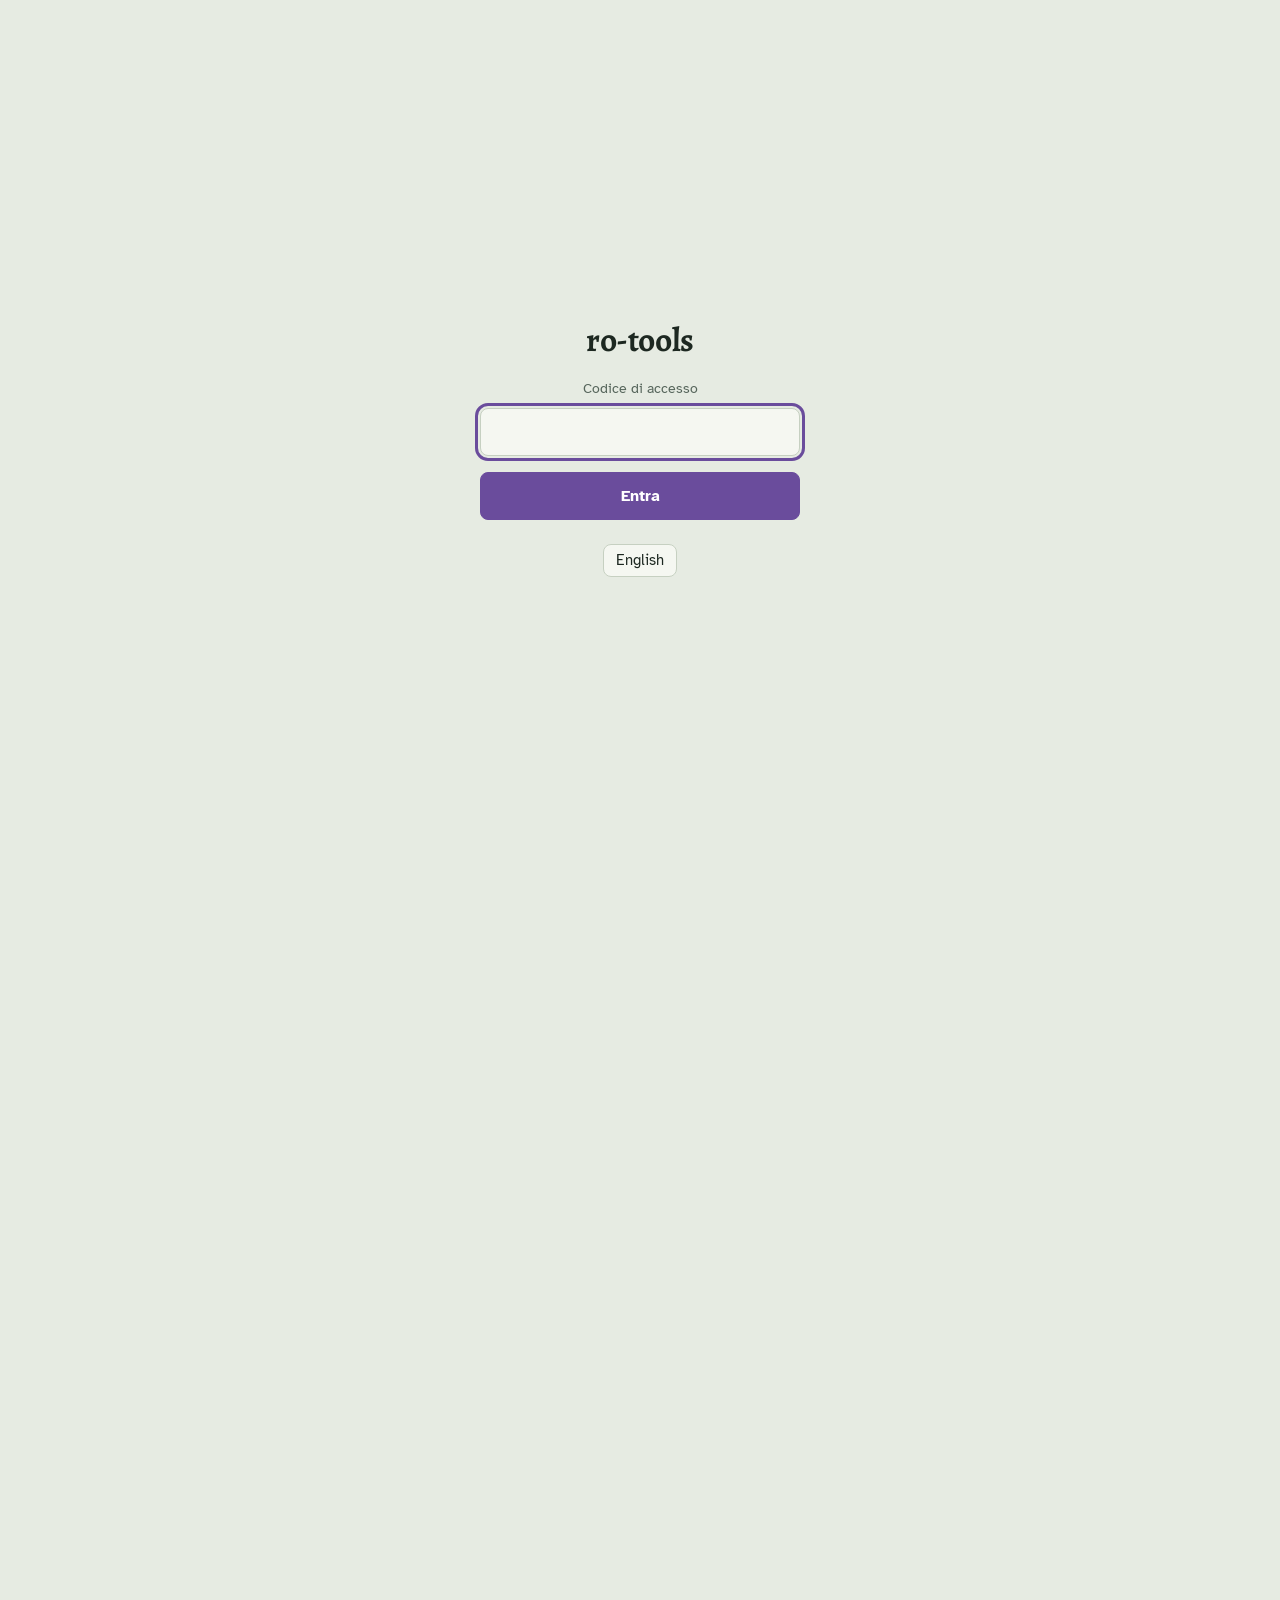
==== calcolatore/index.html @ 6bd1aeb5 "feat: calcolatore 1.5, equipaggiamento su due colonne come nel gioco Co-Authored-By: Claude Opus 5.5" ====
<!DOCTYPE html>
<html lang="it">
<head>
<meta charset="utf-8">
<meta name="viewport" content="width=device-width, initial-scale=1, viewport-fit=cover">
<meta name="robots" content="noindex">
<title>uaRO – Calcolatore</title>
<meta name="theme-color" media="(prefers-color-scheme: light)" content="#F5F7F1">
<meta name="theme-color" media="(prefers-color-scheme: dark)" content="#1B2420">
<link rel="icon" href="../icon.svg" type="image/svg+xml">
<script src="../gate.js"></script>
<link rel="preconnect" href="https://fonts.googleapis.com">
<link rel="preconnect" href="https://fonts.gstatic.com" crossorigin>
<link href="https://fonts.googleapis.com/css2?family=Alegreya:wght@500;700&family=Atkinson+Hyperlegible:ital,wght@0,400;0,700;1,400&display=swap" rel="stylesheet">
<style>
/* Colori e caratteri sono quelli della guida Nuovo Mondo. */
:root {
  --bg: #E6EBE2;
  --surface: #F5F7F1;
  --surface-2: #EDF1E8;
  --ink: #1D2821;
  --muted: #56655B;
  --line: #C6D0C1;
  --common: #3C7C4C;
  --bradium: #6A4C9C;
  --verify: #9A5C00;
  --warn: #A3402C;
  --tip: #4E6B3A;
  --focus: #6A4C9C;
  --serif: "Alegreya", "Palatino Linotype", Palatino, Georgia, serif;
  --sans: "Atkinson Hyperlegible", "Segoe UI", Roboto, Helvetica, Arial, sans-serif;
  --mono: ui-monospace, "Cascadia Mono", Consolas, "Liberation Mono", monospace;
  /* colori di elementi e razze negli HTML che scrive il motore (dal calcolatore di Thrice) */
  --text: var(--ink);
  --color-formless: #7d7c79; --color-undead: #800080; --color-earth: #8b4513; --color-plant: #1f8f1f;
  --color-positive: #1b7a1b; --color-water: #1f4fd1; --color-human: #b86a00; --color-angel: #8d8d10;
  --color-negative: #c62020; --color-neutral: #8a7660; --color-wind: #2f8f2f; --color-poison: #a020a0;
  --color-holy: #8f8f00; --color-ghost: #77757a;
  color-scheme: light;
}
@media (prefers-color-scheme: dark) {
  :root:not([data-theme="light"]) {
    --bg: #131A16; --surface: #1B2420; --surface-2: #212C27; --ink: #E3EAE2; --muted: #9DAA9F; --line: #33413A;
    --common: #63A471; --bradium: #B79CEB; --verify: #E8A93C; --warn: #F08A72; --tip: #8DB36F; --focus: #B79CEB;
    --color-formless: #c9c9c6; --color-undead: #d8a0f0; --color-earth: #e8ad91; --color-plant: #94e89f;
    --color-positive: #86dfaa; --color-water: #91baff; --color-human: #ffc17b; --color-angel: #e6db8a;
    --color-negative: #ff9f9f; --color-neutral: #cbbdad; --color-wind: #a5df9a; --color-poison: #ed9ee1;
    --color-holy: #eee091; --color-ghost: #d1cfdf;
    color-scheme: dark;
  }
}
:root[data-theme="dark"] {
  --bg: #131A16; --surface: #1B2420; --surface-2: #212C27; --ink: #E3EAE2; --muted: #9DAA9F; --line: #33413A;
  --common: #63A471; --bradium: #B79CEB; --verify: #E8A93C; --warn: #F08A72; --tip: #8DB36F; --focus: #B79CEB;
  --color-formless: #c9c9c6; --color-undead: #d8a0f0; --color-earth: #e8ad91; --color-plant: #94e89f;
  --color-positive: #86dfaa; --color-water: #91baff; --color-human: #ffc17b; --color-angel: #e6db8a;
  --color-negative: #ff9f9f; --color-neutral: #cbbdad; --color-wind: #a5df9a; --color-poison: #ed9ee1;
  --color-holy: #eee091; --color-ghost: #d1cfdf;
  color-scheme: dark;
}
:root { box-sizing: border-box; }
*, *::before, *::after { box-sizing: inherit; }
body {
  margin: 0; background: var(--bg); color: var(--ink);
  font-family: var(--sans); font-size: 16px; line-height: 1.5;
}
a { color: inherit; }
button, input, select { font: inherit; color: inherit; }
:focus-visible { outline: 3px solid var(--focus); outline-offset: 2px; border-radius: 4px; }
[hidden] { display: none !important; }

/* Intestazione, come nella guida */
.topbar {
  position: sticky; top: 0; z-index: 20;
  padding-top: env(safe-area-inset-top, 0px);
  background: color-mix(in srgb, var(--surface) 92%, transparent);
  backdrop-filter: blur(6px);
  border-bottom: 1px solid var(--line);
}
.topbar-inner {
  max-width: 1100px; margin: 0 auto; min-height: 64px;
  display: flex; align-items: center; gap: 16px; padding: 8px 20px; flex-wrap: wrap;
}
.brand { font-family: var(--serif); font-weight: 700; font-size: 1.15rem; white-space: nowrap; flex: 1; }
.btn {
  border: 1px solid var(--line); background: var(--surface); border-radius: 8px;
  padding: 7px 12px; cursor: pointer; font-size: .92rem; line-height: 1.2;
}
.btn:hover { border-color: var(--muted); }
a.btn { text-decoration: none; }
.btn.small { padding: 4px 9px; font-size: .85rem; }
.btn.danger:hover { border-color: var(--warn); color: var(--warn); }
/* Menu ⚙, copiato dalla guida */
.more { position: relative; }
.more > summary { list-style: none; }
.more > summary::-webkit-details-marker { display: none; }
.more > summary.gear { padding-left: 9px; padding-right: 9px; font-size: 1.05rem; }
.more-menu {
  position: absolute; right: 0; top: calc(100% + 6px); background: var(--surface);
  border: 1px solid var(--line); border-radius: 10px; padding: 6px; display: grid; gap: 4px; min-width: 220px;
  box-shadow: 0 10px 30px color-mix(in srgb, var(--ink) 18%, transparent);
}
.more-menu .btn { text-align: left; border-color: transparent; }
.more-menu .btn:hover { background: var(--surface-2); }

main { max-width: 1100px; margin: 0 auto; padding: 28px 20px 80px; }
.hero { padding-bottom: 20px; border-bottom: 1px solid var(--line); }
.hero h1 { font-family: var(--serif); font-size: clamp(2.1rem, 4.5vw, 3.2rem); line-height: 1.05; margin: 0 0 12px; font-weight: 700; letter-spacing: -.01em; }
.lead { font-size: 1.12rem; margin: 0 0 12px; color: var(--muted); }
h2 { font-family: var(--serif); font-size: 1.55rem; line-height: 1.15; margin: 36px 0 12px; font-weight: 700; }
h3 { font-family: var(--serif); font-size: 1.2rem; margin: 0 0 10px; font-weight: 700; }
.hint { font-size: .88rem; color: var(--muted); margin: 0 0 12px; }
#caricamento { padding: 18px 0; color: var(--muted); }

.card {
  border: 1px solid var(--line); border-radius: 12px; background: var(--surface);
  padding: 14px 16px 16px; margin-bottom: 14px;
}
.colonne { display: grid; grid-template-columns: repeat(auto-fit, minmax(300px, 1fr)); gap: 14px; align-items: start; }
.colonne > .card { margin-bottom: 0; }

input[type="text"], input[type="number"], input[type="search"], select {
  height: 2.3em; padding: 4px 8px; border: 1px solid var(--line); border-radius: 8px; background: var(--bg);
  min-width: 0; max-width: 100%;
}
select:disabled, input:disabled { opacity: .55; }
input[type="checkbox"] { width: 18px; height: 18px; margin: 0; flex: none; accent-color: var(--bradium); cursor: pointer; vertical-align: middle; }

/* coppie etichetta e controllo */
.voci { display: grid; grid-template-columns: repeat(auto-fill, minmax(230px, 1fr)); gap: 8px 14px; }
.voce { display: flex; align-items: center; gap: 8px; min-width: 0; }
.voce > .etichetta { flex: 1 1 auto; min-width: 0; font-size: .92rem; }
.voce > select, .voce > input[type="text"], .voce > .scelta { flex: 0 1 auto; }
/* tendine e caselle della stessa larghezza, qualunque sia l'opzione piu' lunga (0-5, 0-10, off) */
.voce > select, .voce > input[type="text"] { box-sizing: border-box; min-width: 5.6em; }
.voce > input[type="text"] { width: 5.6em; }
/* modifiche manuali: "AGI  + [0]", e "+ [0] vs [elemento]" su una riga */
.voce > .segno { flex: none; color: var(--muted); }
.voce.in-riga { flex-wrap: wrap; gap: 6px; }
.voce.in-riga > .testo { flex: none; font-size: .92rem; }
@media (min-width: 641px) { .voci > .voce.in-riga { grid-column: span 2; } }
.voce.lunga { grid-column: 1 / -1; }
.voce.lunga > select, .voce.lunga > .scelta { flex: 1 1 auto; }
/* campi affiancati su piu' colonne: etichetta su una riga accanto al suo controllo, che riempie la colonna */
.voci.affiancati { grid-template-columns: repeat(auto-fill, minmax(min(100%, 400px), 1fr)); }
.affiancati .voce > .etichetta { flex: none; min-width: 4.5rem; white-space: nowrap; }
.affiancati .voce > select, .affiancati .voce > .scelta { flex: 1 1 0; }

/* statistiche */
.stat { display: grid; grid-template-columns: auto auto 1fr; gap: 6px 10px; align-items: center; }
.stat .nome { font-weight: 700; }
.stat .bonus { color: var(--muted); font-variant-numeric: tabular-nums; }
.punti { margin: 10px 0 0; font-size: .92rem; }

/* risultati: righe nome e valore */
.risultati { display: grid; grid-template-columns: repeat(auto-fill, minmax(250px, 1fr)); gap: 0 18px; margin: 0; }
.risultati > div { display: flex; justify-content: space-between; gap: 10px; padding: 5px 0; border-bottom: 1px solid var(--line); min-width: 0; }
.risultati dt { color: var(--muted); font-size: .9rem; }
.risultati dd { margin: 0; text-align: right; font-variant-numeric: tabular-nums; font-weight: 700; min-width: 0; overflow-wrap: anywhere; }
.risultati.uno { grid-template-columns: minmax(0, 1fr); }

/* equipaggiamento */
.slot { display: grid; grid-template-columns: 110px 64px minmax(0, 1fr); gap: 6px 8px; align-items: center; padding: 7px 0; border-bottom: 1px solid var(--line); }
.slot:last-child { border-bottom: none; }
.slot > .slot-nome { font-weight: 700; font-size: .92rem; }
.slot > .extra { grid-column: 3; display: grid; grid-template-columns: repeat(auto-fill, minmax(200px, 1fr)); gap: 6px; }
.slot > .extra:empty { display: none; }
.slot .raff:empty { visibility: hidden; }
.slot select, .slot .scelta { width: 100%; }
/* equipaggiamento su due colonne, come la finestra del gioco; le linee restano allineate */
@media (min-width: 900px) {
  .equip { display: grid; grid-template-columns: repeat(2, minmax(0, 1fr)); column-gap: 28px; }
  .equip > .slot { align-content: start; }
  .equip > .slot:nth-last-child(2) { border-bottom: none; }
}
/* arma: elemento e combinazione su una riga ciascuno, le quattro carte su due colonne */
.extra > .voce, .extra > .carte { grid-column: 1 / -1; }
.extra > .voce > .etichetta { flex: none; }
.extra > .voce > select { flex: 1 1 0; }
.extra > .carte { display: grid; grid-template-columns: repeat(2, minmax(0, 1fr)); gap: 6px; }
/* seconda arma (due armi): come uno slot, sotto la prima */
.slot > #mano-sinistra { grid-column: 1 / -1; grid-template-columns: 110px 64px minmax(0, 1fr); column-gap: 8px; }
#mano-sinistra > h3 { grid-column: 1 / 3; margin: 0; font: 700 .92rem var(--sans); }
#mano-sinistra > .riga { grid-column: 3; }
/* le carte della seconda arma come quelle della prima: combinazione su una riga, poi due per riga */
#mano-sinistra > .riga:last-child { grid-template-columns: repeat(2, minmax(0, 1fr)); }
#mano-sinistra > .riga:last-child > .contenitore:first-child > * { grid-column: 1 / -1; }
.arma { display: grid; gap: 8px; }
.arma .riga { display: grid; grid-template-columns: repeat(auto-fill, minmax(200px, 1fr)); gap: 6px 10px; }
.arma .riga .scelta, .arma .riga > select { width: 100%; }
.arma .voce > .etichetta { flex: none; white-space: nowrap; }
.arma .voce > select { flex: 1 1 0; }
.contenitore { display: contents; }

/* scelta con ricerca, per gli elenchi lunghi */
.scelta {
  display: flex; align-items: center; justify-content: space-between; gap: 6px; height: 2.3em; padding: 4px 8px;
  border: 1px solid var(--line); border-radius: 8px; background: var(--bg); cursor: pointer; text-align: left;
  min-width: 0; overflow: hidden;
}
.scelta > span { overflow: hidden; text-overflow: ellipsis; white-space: nowrap; }
.scelta::after { content: "\25BE"; color: var(--muted); flex: none; }
.scelta:disabled { opacity: .55; cursor: default; }
dialog.ricerca {
  border: 1px solid var(--line); border-radius: 12px; background: var(--surface); color: var(--ink);
  padding: 12px; width: min(560px, calc(100vw - 24px)); max-height: min(640px, calc(100vh - 40px));
  display: none; flex-direction: column; gap: 8px;
}
dialog.ricerca[open] { display: flex; }
dialog.ricerca::backdrop { background: color-mix(in srgb, var(--ink) 35%, transparent); }
dialog.ricerca .testa { display: flex; gap: 8px; }
dialog.ricerca input { flex: 1; }
dialog.ricerca ul { list-style: none; margin: 0; padding: 0; overflow: auto; flex: 1; border-top: 1px solid var(--line); }
dialog.ricerca li.gruppo { font-weight: 700; color: var(--muted); font-size: .82rem; padding: 8px 6px 2px; }
dialog.ricerca button.opz { display: block; width: 100%; text-align: left; background: none; border: 0; padding: 6px 8px; border-radius: 6px; cursor: pointer; }
dialog.ricerca button.opz:hover, dialog.ricerca button.opz:focus-visible { background: var(--surface-2); }
dialog.ricerca button.opz[aria-current="true"] { font-weight: 700; color: var(--bradium); }

/* pannelli dei buff */
details.pannello { border: 1px solid var(--line); border-radius: 12px; background: var(--surface); margin-bottom: 10px; }
details.pannello > summary { cursor: pointer; padding: 10px 16px; font-weight: 700; list-style: none; display: flex; gap: 8px; align-items: center; }
details.pannello > summary::-webkit-details-marker { display: none; }
details.pannello > summary::before { content: "\25B8"; color: var(--muted); transition: transform .15s; }
details.pannello[open] > summary::before { transform: rotate(90deg); }
details.pannello > summary .attivo { font-size: .78rem; color: var(--bradium); border: 1px solid color-mix(in srgb, var(--bradium) 45%, transparent); border-radius: 5px; padding: 0 5px; font-weight: 400; }
details.pannello > .corpo { padding: 2px 16px 14px; }
.corpo h4 { margin: 12px 0 6px; font-size: .95rem; color: var(--muted); }
.corpo h4:first-child { margin-top: 4px; }

/* oggetto scelto */
.scheda-oggetto .titolo { font-family: var(--serif); font-weight: 700; font-size: 1.1rem; }
.scheda-oggetto .dati { display: flex; flex-wrap: wrap; gap: 4px 16px; font-size: .9rem; color: var(--muted); margin: 4px 0 8px; }
.scheda-oggetto .descrizione { font-size: .92rem; overflow-wrap: anywhere; }

/* suggerimenti del motore: nome con spiegazione al passaggio o al tocco */
.name { position: relative; border-bottom: 1px dotted var(--muted); cursor: help; }
.name .nametext {
  display: none; position: absolute; left: 0; top: calc(100% + 4px); z-index: 30; min-width: 180px; max-width: min(340px, 80vw);
  background: var(--ink); color: var(--bg); padding: 6px 9px; border-radius: 6px; font-size: .82rem; font-weight: 400; text-align: left;
  white-space: normal; line-height: 1.35;
}
.name:hover > .nametext, .name:focus > .nametext, .name:focus-within > .nametext { display: block; }
.risultati dd .name .nametext { left: auto; right: 0; }

/* confronto fra due build */
table.confronto { width: 100%; border-collapse: collapse; font-size: .9rem; font-variant-numeric: tabular-nums; }
table.confronto th, table.confronto td { padding: 5px 6px; border-bottom: 1px solid var(--line); text-align: right; vertical-align: top; }
table.confronto th:first-child, table.confronto td:first-child { text-align: left; color: var(--muted); }
table.confronto thead th { color: var(--muted); font-weight: 700; }
table.confronto tr.gruppo td { color: var(--ink); font-weight: 700; padding-top: 12px; }
table.confronto td.meglio { color: var(--common); font-weight: 700; }
table.confronto td.peggio { color: var(--warn); font-weight: 700; }

.toolbar { display: flex; gap: 8px; flex-wrap: wrap; align-items: center; }
.toolbar input[type="text"] { flex: 1 1 220px; }
.crediti { margin-top: 40px; padding-top: 16px; border-top: 1px solid var(--line); font-size: .88rem; color: var(--muted); }
.crediti p { margin: 0 0 6px; }
.errore { margin: 0 0 12px; padding: 10px 14px; border-left: 4px solid var(--warn); background: var(--surface); border-radius: 0 8px 8px 0; }

.toast {
  position: fixed; left: 50%; bottom: calc(24px + env(safe-area-inset-bottom, 0px)); transform: translate(-50%, 20px);
  background: var(--ink); color: var(--bg); padding: 10px 16px; border-radius: 8px; font-size: .92rem;
  opacity: 0; pointer-events: none; transition: opacity .2s ease, transform .2s ease; z-index: 50; max-width: calc(100vw - 32px);
}
.toast.show { opacity: 1; transform: translate(-50%, 0); }

@media (max-width: 640px) {
  .topbar-inner { gap: 10px; padding: 8px 16px; }
  main { padding-left: 16px; padding-right: 16px; }
  .btn { padding: 6px 10px; font-size: .86rem; }
  .brand { font-size: 1rem; }
  .card { padding-left: 12px; padding-right: 12px; }
  details.pannello > .corpo { padding-left: 12px; padding-right: 12px; }
  .slot { grid-template-columns: 1fr 64px; }
  .slot > .slot-nome { grid-column: 1; }
  .slot > .raff { grid-column: 2; }
  .slot > .principale, .slot > .extra { grid-column: 1 / -1; }
  .slot > #mano-sinistra { grid-template-columns: minmax(0, 1fr); }
  #mano-sinistra > h3, #mano-sinistra > .riga { grid-column: 1; }
  .voci, .risultati { grid-template-columns: minmax(0, 1fr); }
  .affiancati .voce > .etichetta, .arma .voce > .etichetta { white-space: normal; }
  /* confronto: il nome della voce su una riga, sotto A, B e la differenza */
  table.confronto, table.confronto thead, table.confronto tbody { display: block; }
  table.confronto tr { display: grid; grid-template-columns: repeat(3, minmax(0, 1fr)); border-bottom: 1px solid var(--line); }
  table.confronto th, table.confronto td { border-bottom: none; }
  table.confronto td:first-child { grid-column: 1 / -1; padding-bottom: 0; }
  table.confronto thead th:first-child { display: none; }
}
@media (prefers-reduced-motion: reduce) {
  * { transition: none !important; }
}
</style>
<!-- Il motore: codice del calcolatore di Thrice su un documento finto (motore/forma.js) -->
<script defer src="motore/forma.js"></script>
<script defer src="motore/pagina.js"></script>
<script defer src="motore/avvio.js"></script>
<script defer src="motore/constants.js"></script>
<script defer src="motore/statistiche.js"></script>
<script defer src="motore/danni.js"></script>
<script defer src="motore/buff.js"></script>
<script defer src="motore/scelte.js"></script>
<script defer src="motore/altre-info.js"></script>
<script defer src="motore/build.js"></script>
<script defer src="motore/skill.js"></script>
<script defer src="motore/globali.js"></script>
<script defer src="motore/item.js"></script>
<script defer src="motore/etc.js"></script>
<script defer src="motore/monster.js"></script>
<script defer src="motore/mappe.js"></script>
<script defer src="motore/card.js"></script>
<script defer src="motore/uaro.js"></script>
<script defer src="motore/inizio.js"></script>
</head>
<body>
<header class="topbar">
  <div class="topbar-inner">
    <a class="btn" href="../index.html" title="Torna alla scelta dei servizi">Home</a>
    <span class="brand">Calcolatore</span>
    <button class="btn" type="button" data-azione="copia-link" title="Copia un indirizzo che apre questa build">Copia link</button>
    <!-- Menu ⚙, uguale in ogni pagina: voci della pagina, backup, lingua, tema. Lo chiude gate.js. -->
    <details class="more">
      <summary class="btn gear" title="Menu" aria-label="Menu">&#9881;</summary>
      <div class="more-menu">
        <button class="btn" type="button" data-azione="nuova">Ricomincia da zero</button>
        <button class="btn" type="button" data-azione="esporta">Backup dei dati</button>
        <button class="btn" type="button" data-azione="importa">Ripristina da backup</button>
        <button class="btn" type="button" onclick="toggleLang()" data-lang>English</button>
        <button class="btn" type="button" onclick="toggleTheme()">Cambia tema chiaro/scuro</button>
      </div>
    </details>
    <input type="file" id="file" accept=".json,application/json" hidden>
  </div>
</header>

<main>
  <section class="hero">
    <h1>Calcolatore</h1>
    <p class="lead">Statistiche, danni fatti e subiti di un personaggio di uaRO (pre-renewal). Scegli classe, livelli, statistiche ed equipaggiamento, poi il mostro e la skill: i risultati si aggiornano da soli.</p>
    <p class="hint">Nomi di classi, skill, oggetti, carte e mostri sono quelli del gioco, in inglese. Se un nome ha la sottolineatura a puntini, passaci sopra (o toccalo) per la spiegazione.</p>
  </section>

  <div id="caricamento">Caricamento del calcolatore…</div>
  <div id="app" hidden>

  <h2>Build salvate</h2>
  <div class="card">
    <div class="toolbar">
      <select id="salvate" aria-label="Build salvate"></select>
      <button class="btn" type="button" data-azione="carica">Carica</button>
      <button class="btn" type="button" data-azione="copia-link-salvata" title="Copia un indirizzo che apre la build salvata scelta">Copia link</button>
      <button class="btn danger" type="button" data-azione="elimina">Elimina</button>
    </div>
    <div class="toolbar" style="margin-top:8px">
      <input type="text" id="nome-build" placeholder="Nome della build" aria-label="Nome della build">
      <button class="btn" type="button" data-azione="salva">Salva</button>
    </div>
    <p class="hint" style="margin:10px 0 0">La build che stai modificando resta in questo browser anche senza salvarla.</p>
  </div>

  <h2>Personaggio</h2>
  <div class="colonne">
    <div class="card">
      <div class="voci" style="grid-template-columns: minmax(0,1fr)">
        <span class="voce" data-campo="A_JOB" data-cerca data-etichetta="Classe"></span>
        <label class="voce"><span class="etichetta">Livello base</span><select data-campo="A_BaseLV"></select></label>
        <label class="voce"><span class="etichetta">Livello base automatico <span class="name" tabindex="0">?<span class="nametext">Con la spunta, cambiando le statistiche il livello base sale da solo quanto serve per i punti spesi.</span></span></span><input type="checkbox" data-campo="BLVauto"></label>
        <label class="voce"><span class="etichetta">Livello job</span><select data-campo="A_JobLV"></select></label>
        <label class="voce"><span class="etichetta">Adottato (Baby)</span><input type="checkbox" data-campo="A_adopted"></label>
      </div>
      <dl class="risultati uno" style="margin-top:10px">
        <div><dt>Razza e taglia</dt><dd data-uscita="A_BodySIZE"></dd></div>
        <div><dt>Elemento del corpo</dt><dd data-uscita="A_BodyELEMENT"></dd></div>
      </dl>
    </div>
    <div class="card">
      <h3>Statistiche</h3>
      <div class="stat">
        <span class="nome">STR</span><select data-campo="A_STR"></select><span class="bonus" data-uscita="A_STRp"></span>
        <span class="nome">AGI</span><select data-campo="A_AGI"></select><span class="bonus" data-uscita="A_AGIp"></span>
        <span class="nome">VIT</span><select data-campo="A_VIT"></select><span class="bonus" data-uscita="A_VITp"></span>
        <span class="nome">INT</span><select data-campo="A_INT"></select><span class="bonus" data-uscita="A_INTp"></span>
        <span class="nome">DEX</span><select data-campo="A_DEX"></select><span class="bonus" data-uscita="A_DEXp"></span>
        <span class="nome">LUK</span><select data-campo="A_LUK"></select><span class="bonus" data-uscita="A_LUKp"></span>
      </div>
      <p class="punti">Punti statistica rimasti: <strong data-uscita="A_STPOINT"></strong></p>
    </div>
  </div>
  <div class="card" style="margin-top:14px">
    <dl class="risultati">
      <div><dt>Max HP</dt><dd data-uscita="A_MaxHP"></dd></div>
      <div><dt>Max SP</dt><dd data-uscita="A_MaxSP"></dd></div>
      <div><dt>Rigenerazione HP</dt><dd data-uscita="A_HPR"></dd></div>
      <div><dt>Rigenerazione SP</dt><dd data-uscita="A_SPR"></dd></div>
      <div><dt>ASPD</dt><dd data-uscita="A_ASPD"></dd></div>
      <div><dt>Velocità di movimento</dt><dd data-uscita="A_MovSPEED"></dd></div>
      <div><dt>Peso</dt><dd data-uscita="A_Weight"></dd></div>
      <div><dt>ATK</dt><dd data-uscita="A_ATK2"></dd></div>
      <div><dt>ATK reale</dt><dd data-uscita="A_RealATK"></dd></div>
      <div><dt>MATK</dt><dd data-uscita="A_MATK"></dd></div>
      <div><dt>DEF</dt><dd data-uscita="A_totalDEF"></dd></div>
      <div><dt>MDEF</dt><dd data-uscita="A_MDEF"></dd></div>
      <div><dt>MDEF reale</dt><dd data-uscita="A_RealMDEF"></dd></div>
      <div><dt>HIT</dt><dd data-uscita="A_HIT"></dd></div>
      <div><dt>Perfect Hit</dt><dd data-uscita="A_PefHIT"></dd></div>
      <div><dt>Critical</dt><dd data-uscita="A_CRI"></dd></div>
      <div><dt>Critical Shield</dt><dd data-uscita="A_CRITSHIELD"></dd></div>
      <div><dt>Flee</dt><dd data-uscita="A_FLEE"></dd></div>
      <div><dt>Flee in WoE</dt><dd data-uscita="A_WoeFLEE"></dd></div>
      <div><dt>Perfect Dodge</dt><dd data-uscita="A_LUCKY"></dd></div>
      <div><dt>Tempo di lancio</dt><dd data-uscita="A_cTime"></dd></div>
      <div><dt>Ritardo dopo il lancio</dt><dd data-uscita="A_cDelay"></dd></div>
    </dl>
  </div>

  <h2>Equipaggiamento</h2>
  <div class="card">
    <div class="voci affiancati">
      <label class="voce"><span class="etichetta">Oggetti fino all'episodio</span><select data-campo="episode"></select></label>
      <label class="voce"><span class="etichetta">Frecce, proiettili</span><select data-campo="A_Arrow"></select></label>
    </div>
  </div>
  <!-- slot nell'ordine in cui la griglia a due colonne li dispone come nel gioco: a sinistra
       testa alto, testa basso, arma, mantello, accessorio; a destra il resto -->
  <div class="card equip">
    <div class="slot">
      <span class="slot-nome">Testa, alto</span><select class="raff" data-campo="A_HEAD_REFINE" aria-label="Raffinamento"></select>
      <span class="principale" data-campo="A_head1" data-cerca></span>
      <div class="extra"><span data-campo="A_head1_card" data-cerca></span></div>
    </div>
    <div class="slot">
      <span class="slot-nome">Testa, centro</span><span class="raff"></span>
      <span class="principale" data-campo="A_head2" data-cerca></span>
      <div class="extra"><span data-campo="A_head2_card" data-cerca></span><select data-campo="A_BASTION_HEAD" aria-label="Incantamento Bastion"></select></div>
    </div>
    <div class="slot">
      <span class="slot-nome">Testa, basso</span><span class="raff"></span>
      <span class="principale" data-campo="A_head3" data-cerca></span>
      <div class="extra"><select data-campo="A_HSE_HEAD1" aria-label="Incantamento"></select></div>
    </div>
    <div class="slot">
      <span class="slot-nome">Armatura</span><select class="raff" data-campo="A_BODY_REFINE" aria-label="Raffinamento"></select>
      <span class="principale" data-campo="A_body" data-cerca></span>
      <div class="extra"><span data-campo="A_body_card" data-cerca></span><select data-campo="A_HSE" aria-label="Incantamento"></select></div>
    </div>
    <div class="slot">
      <span class="slot-nome">Arma</span><select class="raff" data-campo="A_Weapon_refine" aria-label="Raffinamento"></select>
      <span class="principale" data-campo="A_weapon1" data-cerca></span>
      <div class="extra">
        <label class="voce"><span class="etichetta">Elemento</span><select data-campo="A_Weapon_element"></select></label>
        <select data-campo="A_cardshort" aria-label="Combinazione di carte"></select>
        <div class="carte">
          <span data-campo="A_weapon1_card1" data-cerca></span>
          <span data-campo="A_weapon1_card2" data-cerca></span>
          <span data-campo="A_weapon1_card3" data-cerca></span>
          <span data-campo="A_weapon1_card4" data-cerca></span>
        </div>
      </div>
      <div id="mano-sinistra" class="arma" hidden>
        <h3 data-uscita="A_SobWeaponName"></h3>
        <div class="riga">
          <span class="contenitore" data-contenitore="A_w2"></span>
          <span class="contenitore" data-contenitore="A_weapon2refine"></span>
        </div>
        <div class="riga">
          <span class="contenitore" data-contenitore="A_weapon2_cardshort"></span>
          <span class="contenitore" data-contenitore="nA_weapon2_c1"></span>
          <span class="contenitore" data-contenitore="nA_weapon2_c2"></span>
          <span class="contenitore" data-contenitore="nA_weapon2_c3"></span>
          <span class="contenitore" data-contenitore="nA_weapon2_c4"></span>
        </div>
      </div>
    </div>
    <div class="slot">
      <span class="slot-nome">Scudo</span><select class="raff" data-campo="A_LEFT_REFINE" aria-label="Raffinamento"></select>
      <span class="principale" data-campo="A_left" data-cerca></span>
      <div class="extra"><span data-campo="A_left_card" data-cerca></span></div>
    </div>
    <div class="slot">
      <span class="slot-nome">Mantello</span><select class="raff" data-campo="A_SHOULDER_REFINE" aria-label="Raffinamento"></select>
      <span class="principale" data-campo="A_shoulder" data-cerca></span>
      <div class="extra"><span data-campo="A_shoulder_card" data-cerca></span><select data-campo="A_DICASTES_SHOULDER_PRIMARY" aria-label="Dicastes livello 1"></select><select data-campo="A_DICASTES_SHOULDER_STATS" aria-label="Dicastes livello 2"></select><select data-campo="A_DICASTES_SHOULDER_STATS2" aria-label="Dicastes livello 3"></select></div>
    </div>
    <div class="slot">
      <span class="slot-nome">Calzature</span><select class="raff" data-campo="A_SHOES_REFINE" aria-label="Raffinamento"></select>
      <span class="principale" data-campo="A_shoes" data-cerca></span>
      <div class="extra"><span data-campo="A_shoes_card" data-cerca></span><select data-campo="A_BASTION_SHOES" aria-label="Incantamento Bastion"></select><select data-campo="A_DICASTES_SHOES_PRIMARY" aria-label="Dicastes livello 1"></select><select data-campo="A_DICASTES_SHOES_STATS" aria-label="Dicastes livello 2"></select><select data-campo="A_DICASTES_SHOES_STATS2" aria-label="Dicastes livello 3"></select></div>
    </div>
    <div class="slot">
      <span class="slot-nome">Accessorio 1</span><span class="raff"></span>
      <span class="principale" data-campo="A_acces1" data-cerca></span>
      <div class="extra"><span data-campo="A_acces1_card" data-cerca></span><select data-campo="A_DICASTES_ACCESSORY1_PRIMARY" aria-label="Dicastes livello 1"></select><select data-campo="A_DICASTES_ACCESSORY1_STATS" aria-label="Dicastes livello 2"></select><select data-campo="A_DICASTES_ACCESSORY1_STATS2" aria-label="Dicastes livello 3"></select></div>
    </div>
    <div class="slot">
      <span class="slot-nome">Accessorio 2</span><span class="raff"></span>
      <span class="principale" data-campo="A_acces2" data-cerca></span>
      <div class="extra"><span data-campo="A_acces2_card" data-cerca></span><select data-campo="A_DICASTES_ACCESSORY2_PRIMARY" aria-label="Dicastes livello 1"></select><select data-campo="A_DICASTES_ACCESSORY2_STATS" aria-label="Dicastes livello 2"></select><select data-campo="A_DICASTES_ACCESSORY2_STATS2" aria-label="Dicastes livello 3"></select></div>
    </div>
  </div>
  <div class="card scheda-oggetto">
    <h3>Ultimo oggetto o carta scelto</h3>
    <div class="titolo" data-uscita="ITEM_TITLE"></div>
    <div class="dati">
      <span><span data-uscita="ITEM1"></span> <strong data-uscita="ITEM_DATA"></strong></span>
      <span><span data-uscita="ITEM2"></span> <strong data-uscita="ITEM_W_LV"></strong></span>
      <span><span data-uscita="ITEM3"></span> <strong data-uscita="ITEM_LV"></strong></span>
      <span><span data-uscita="ITEM4"></span> <strong data-uscita="ITEM_WAIT"></strong></span>
    </div>
    <div class="descrizione" data-uscita="B_SETUMEI"></div>
  </div>
  <details class="pannello" data-pannello="ID_ARG" data-apri="Buf9SW" data-attivo="A9used"><summary>Incantamenti aggiuntivi e modifiche manuali al personaggio</summary><div class="corpo"></div></details>

  <h2>Skill e buff</h2>
  <div class="card">
    <h3>Skill passive e su di sé</h3>
    <div class="voci" id="passive"></div>
  </div>
  <details class="pannello" data-pannello="SIENSKILL" data-apri="BufSW" data-attivo="A2used"><summary>Skill di supporto e del party</summary><div class="corpo"></div></details>
  <details class="pannello" data-pannello="SP_SIEN01" data-apri="Buf3SW" data-attivo="A3used"><summary>Canti e danze</summary><div class="corpo"></div></details>
  <details class="pannello" data-pannello="SP_SIEN02" data-apri="Buf4SW" data-attivo="A4used"><summary>Skill di gilda</summary><div class="corpo"></div></details>
  <details class="pannello" data-pannello="SP_SIEN05" data-apri="Buf7SW" data-attivo="A7used"><summary>Cibo, pozioni di velocità e altri oggetti</summary><div class="corpo"></div></details>
  <details class="pannello" data-pannello="SP_SIEN04" data-apri="Buf6SW" data-attivo="A6used"><summary>Altri effetti sul personaggio</summary><div class="corpo"></div></details>

  <h2>Combattimento</h2>
  <div class="card">
    <h3>Nemico</h3>
    <div class="voci affiancati">
      <label class="voce"><span class="etichetta">Luogo</span><select data-campo="ENEMY_SORT2"></select></label>
      <label class="voce" data-nascondi><span class="etichetta">Mappa</span><select data-campo="ENEMY_MAP"></select></label>
      <label class="voce"><span class="etichetta">Categoria</span><select data-campo="ENEMY_TYPE"></select></label>
      <label class="voce"><span class="etichetta">Ordine</span><select data-campo="ENEMY_SORT"></select></label>
      <span class="voce lunga" data-campo="B_Enemy" data-cerca data-etichetta="Mostro"></span>
    </div>
    <dl class="risultati" style="margin-top:10px">
      <div><dt>Max HP</dt><dd data-uscita="B_6"></dd></div>
      <div><dt>ATK</dt><dd><span data-uscita="B_12"></span>~<span data-uscita="B_13"></span></dd></div>
      <div><dt>DEF</dt><dd><span data-uscita="B_14"></span> + <span data-uscita="B_23"></span></dd></div>
      <div><dt>MDEF</dt><dd><span data-uscita="B_15"></span> + <span data-uscita="B_25"></span></dd></div>
      <div><dt>HIT per colpire sempre</dt><dd data-uscita="B_21"></dd></div>
      <div><dt>Flee per il 95% di schivate</dt><dd data-uscita="B_22"></dd></div>
      <div><dt>Razza</dt><dd data-uscita="B_2"></dd></div>
      <div><dt>Elemento</dt><dd data-uscita="B_3"></dd></div>
      <div><dt>Taglia</dt><dd data-uscita="B_4"></dd></div>
      <div><dt>Tipo</dt><dd data-uscita="B_type"></dd></div>
      <div><dt>Exp base</dt><dd data-uscita="B_16"></dd></div>
      <div><dt>Exp job</dt><dd data-uscita="B_17"></dd></div>
      <div><dt>AGI</dt><dd data-uscita="B_agi"></dd></div>
      <div><dt>VIT</dt><dd data-uscita="B_vit"></dd></div>
      <div><dt>INT</dt><dd data-uscita="B_int"></dd></div>
      <div><dt>DEX</dt><dd data-uscita="B_dex"></dd></div>
      <div><dt>LUK</dt><dd data-uscita="B_luk"></dd></div>
    </dl>
  </div>
  <details class="pannello" data-pannello="EnemyDebuf" data-apri="debufSW" data-attivo="AIused"><summary>Debuff sul nemico</summary><div class="corpo"></div></details>
  <details class="pannello" data-pannello="EnemyBuf" data-apri="EnemyBufSW" data-attivo="AKused"><summary>Buff del nemico</summary><div class="corpo"></div></details>
  <details class="pannello" data-pannello="B_MANUAL" data-apri="Buf10SW" data-attivo="A10used"><summary>Modifiche manuali al nemico</summary><div class="corpo"></div></details>

  <div class="colonne" style="margin-top:14px">
    <div class="card">
      <h3>Il tuo attacco</h3>
      <div class="voci" style="grid-template-columns: minmax(0,1fr)">
        <span class="voce lunga" data-campo="A_ActiveSkill" data-cerca data-etichetta="Skill"></span>
        <label class="voce"><span class="etichetta">Livello</span><select data-campo="A_ActiveSkillLV"></select></label>
        <label class="voce"><span class="etichetta">Tutte le skill che fanno danno, di ogni classe</span><input type="checkbox" data-campo="all_dmgSkills"></label>
        <span class="contenitore" data-contenitore="AASkill"></span>
      </div>
      <dl class="risultati uno" style="margin-top:10px">
        <div data-riga="nm053"><dt>Probabilità di colpire</dt><dd><span data-uscita="BattleHIT"></span>%</dd></div>
        <div data-riga="nm074"><dt>Elemento dell'attacco</dt><dd data-uscita="A_WeaponElement"></dd></div>
        <div data-riga="nm076"><dt data-uscita="nm076"></dt><dd data-uscita="A_WeaponSize"></dd></div>
        <div data-riga="CRIATKname"><dt data-uscita="CRIATKname"></dt><dd><span data-uscita="CRIATK"></span><span data-uscita="CRInum"></span></dd></div>
        <div data-riga="bSUB3name"><dt data-uscita="bSUB3name"></dt><dd data-uscita="bSUB3"></dd></div>
        <div data-riga="bSUBname"><dt data-uscita="bSUBname"></dt><dd data-uscita="bSUB"></dd></div>
        <div data-riga="nm055"><dt>Danno minimo</dt><dd data-uscita="strID_0"></dd></div>
        <div data-riga="nm056"><dt>Danno medio</dt><dd data-uscita="strID_1"></dd></div>
        <div data-riga="nm057"><dt>Danno massimo</dt><dd data-uscita="strID_2"></dd></div>
        <div data-riga="bREFLECT1name"><dt data-uscita="bREFLECT1name"></dt><dd data-uscita="bREFLECT1"></dd></div>
        <div data-riga="bREFLECT2name"><dt data-uscita="bREFLECT2name"></dt><dd data-uscita="bREFLECT2"></dd></div>
        <div data-riga="bSUB2name"><dt data-uscita="bSUB2name"></dt><dd data-uscita="bSUB2"></dd></div>
        <div data-riga="nm058"><dt data-uscita="nm058"></dt><dd data-uscita="AveSecondATK"></dd></div>
        <div data-riga="nm059"><dt>Colpi per ucciderlo, minimo</dt><dd data-uscita="MinATKnum"></dd></div>
        <div data-riga="nm060"><dt>Colpi per ucciderlo, in media</dt><dd data-uscita="AveATKnum"></dd></div>
        <div data-riga="nm061"><dt>Colpi per ucciderlo, massimo</dt><dd data-uscita="MaxATKnum"></dd></div>
        <div data-riga="nm062"><dt>Durata media del combattimento</dt><dd data-uscita="BattleTime"></dd></div>
        <div data-riga="nm063"><dt data-uscita="nm063"></dt><dd data-uscita="AtkBaseExp"></dd></div>
        <div data-riga="nm064"><dt data-uscita="nm064"></dt><dd data-uscita="AtkJobExp"></dd></div>
      </dl>
    </div>
    <div class="card">
      <h3>L'attacco del nemico</h3>
      <div class="voci" style="grid-template-columns: minmax(0,1fr)">
        <label class="voce"><span class="etichetta">Skill del nemico</span><select data-campo="B_AtkSkill"></select></label>
        <label class="voce"><span class="etichetta">Distanza</span><select data-campo="B_AtkRange"></select></label>
        <label class="voce"><span class="etichetta">Elemento</span><select data-campo="B_AtkElem"></select></label>
        <label class="voce"><span class="etichetta">Nemici che ti attaccano</span><select data-campo="B_num"></select></label>
        <span class="contenitore" data-contenitore="BBSkill"></span>
      </div>
      <dl class="risultati uno" style="margin-top:10px">
        <div data-riga="nm054"><dt>Probabilità di schivare</dt><dd><span data-uscita="BattleFLEE"></span>%</dd></div>
        <div data-riga="nm075"><dt>Elemento dell'attacco</dt><dd data-uscita="B_WeaponElement"></dd></div>
        <div data-riga="nm067"><dt>Danno subito, minimo</dt><dd data-uscita="B_MinAtk"></dd></div>
        <div data-riga="nm065"><dt>Danno subito, in media</dt><dd data-uscita="B_AveAtk"></dd></div>
        <div data-riga="nm068"><dt>Danno subito, massimo</dt><dd data-uscita="B_MaxAtk"></dd></div>
        <div data-riga="aREFLECT1name"><dt data-uscita="aREFLECT1name"></dt><dd data-uscita="aREFLECT1"></dd></div>
        <div data-riga="aREFLECT2name"><dt data-uscita="aREFLECT2name"></dt><dd data-uscita="aREFLECT2"></dd></div>
        <div data-riga="nm066"><dt>Danno subito in media, con le schivate</dt><dd data-uscita="B_Ave2Atk"></dd></div>
        <div><dt>HP effettivi contro questo attacco</dt><dd data-uscita="B_EffectiveHP"></dd></div>
        <div><dt>HP effettivi, con le schivate</dt><dd data-uscita="B_ExpectedEffectiveHP"></dd></div>
        <div><dt>Resisti circa</dt><dd data-uscita="B_SurvivalHits"></dd></div>
      </dl>
    </div>
  </div>

  <h2>Confronto fra due build</h2>
  <div class="card" id="confronto">
    <p class="hint">B è la build che stai modificando. Fissa quella attuale come A, poi cambia equipaggiamento, statistiche o buff: la tabella mette a confronto le due build contro lo stesso mostro, quello scelto qui sopra.</p>
    <div class="toolbar">
      <button class="btn" type="button" data-azione="fissa-a">Fissa questa build come A</button>
      <button class="btn" type="button" data-azione="scambia-ab" hidden>Scambia A e B</button>
      <button class="btn danger" type="button" data-azione="togli-a" hidden>Togli A</button>
      <span class="hint" id="confronto-stato" style="margin:0"></span>
    </div>
    <div id="confronto-risultati" hidden>
      <p class="errore" id="confronto-avviso" style="margin-top:12px" hidden></p>
      <label class="voce" style="margin:12px 0 6px"><input type="checkbox" id="solo-differenze"><span class="etichetta">Solo le differenze</span></label>
      <table class="confronto">
        <thead><tr><th></th><th>A</th><th>B</th><th>Differenza</th></tr></thead>
        <tbody></tbody>
      </table>
    </div>
  </div>

  <div class="card" style="margin-top:14px">
    <h3>Condizioni</h3>
    <div class="voci affiancati">
      <label class="voce"><span class="etichetta">Ambiente</span><select data-campo="A8_Skill14"></select></label>
      <label class="voce"><span class="etichetta">Investimento in difesa (solo WoE)</span><select data-campo="A8_Skill15"></select></label>
      <label class="voce"><span class="etichetta">Ritardo minimo fra due skill <span class="name" tabindex="0">?<span class="nametext">Il client non manda più skill di così al secondo, anche con ASPD e ritardi più bassi.</span></span></span><select data-campo="Conf01"></select></label>
      <label class="voce"><span class="etichetta">ASPD massima del server</span><select data-campo="maxASPD"></select></label>
    </div>
  </div>

  <div class="card">
    <h3>Altre informazioni</h3>
    <div class="voci" style="grid-template-columns: minmax(0,1fr)">
      <label class="voce"><span class="etichetta">Mostra</span><select data-campo="A_Kakutyou"></select></label>
      <span class="contenitore" data-contenitore="A_KakutyouSel"></span>
    </div>
    <div class="descrizione" data-contenitore="A_KakutyouData" style="margin-top:8px"></div>
  </div>

  <div class="card">
    <h3>Opzioni</h3>
    <div class="voci" style="grid-template-columns: minmax(0,1fr)">
      <label class="voce"><span class="etichetta">Limitare gli slot dell'equipaggiamento <span class="name" tabindex="0">?<span class="nametext">Con un'arma a due mani niente scudo, e con un copricapo che occupa più posti niente copricapo negli altri.</span></span></span><input type="checkbox" data-campo="restrict_equipslot"></label>
      <label class="voce"><span class="etichetta">Limitare le carte agli slot dell'oggetto</span><input type="checkbox" data-campo="restrict_cardslot"></label>
      <label class="voce"><span class="etichetta">Tutte le carte in ogni posto (può dare risultati sbagliati)</span><input type="checkbox" data-campo="all_card"></label>
    </div>
  </div>

  <footer class="crediti">
    <p>I calcoli sono quelli del calcolatore di uaRO di Thrice e Arlix (<a href="https://uaro-calc.xdthrice.workers.dev/" rel="noopener">uaro-calc.xdthrice.workers.dev</a>), che discende dal simulatore originale di ROratorio, tradotto e adattato da Doddler e aggiornato da Gandi, Triper e kurimet; altri aggiornamenti per uaRO vengono dalle versioni di Arlix e di Bish. Il merito dei calcoli e dei dati è loro. Le mappe in cui compaiono i mostri vengono dagli spawn di <a href="https://github.com/rathena/rathena" rel="noopener">rAthena</a>.</p>
    <p>Questa pagina li riprende con un'interfaccia in italiano. Per errori, dati mancanti o richieste degli autori, scrivi all'admin del sito.</p>
  </footer>
  </div>
</main>

<dialog class="ricerca" id="ricerca">
  <div class="testa">
    <input type="search" id="ricerca-testo" placeholder="Cerca" aria-label="Cerca">
    <button class="btn" type="button" data-azione="chiudi-ricerca">Chiudi</button>
  </div>
  <ul id="ricerca-lista"></ul>
</dialog>

<div class="toast" id="toast" role="status" aria-live="polite"></div>

<script type="module" src="app.js"></script>
</body>
</html>
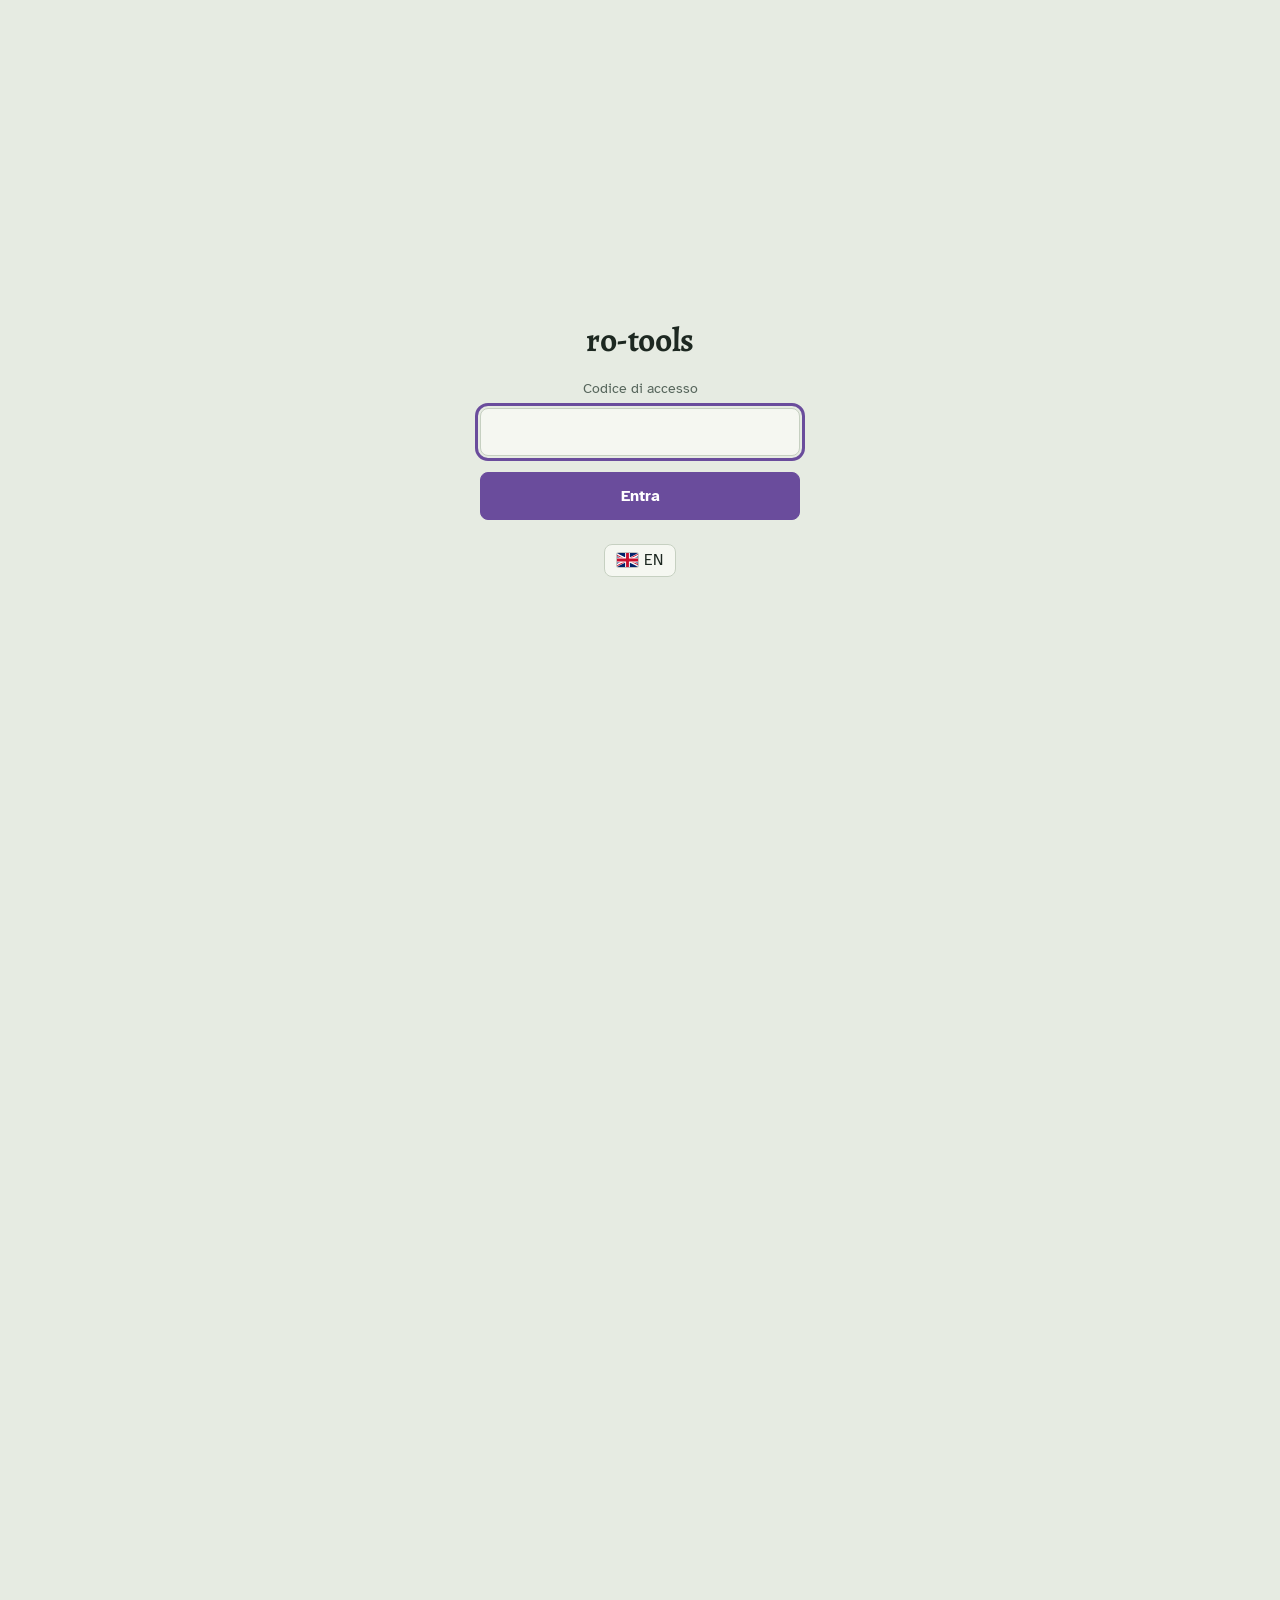
==== commit db3c705f: "feat: pulsante della lingua con bandiera nell'intestazione di ogni pagina Timer 1.5.3, guida 10.1, l" ====
--- a/calcolatore/index.html
+++ b/calcolatore/index.html
@@ -1,10 +1,10 @@
 <!DOCTYPE html>
-<html lang="it">
+<html lang="it" data-bilingual>
 <head>
 <meta charset="utf-8">
 <meta name="viewport" content="width=device-width, initial-scale=1, viewport-fit=cover">
 <meta name="robots" content="noindex">
-<title>uaRO – Calcolatore</title>
+<title data-en="uaRO – Calculator">uaRO – Calcolatore</title>
 <meta name="theme-color" media="(prefers-color-scheme: light)" content="#F5F7F1">
 <meta name="theme-color" media="(prefers-color-scheme: dark)" content="#1B2420">
 <link rel="icon" href="../icon.svg" type="image/svg+xml">
@@ -215,6 +215,9 @@
 dialog.ricerca button.opz { display: block; width: 100%; text-align: left; background: none; border: 0; padding: 6px 8px; border-radius: 6px; cursor: pointer; }
 dialog.ricerca button.opz:hover, dialog.ricerca button.opz:focus-visible { background: var(--surface-2); }
 dialog.ricerca button.opz[aria-current="true"] { font-weight: 700; color: var(--bradium); }
+/* ricerca negli effetti: pulsante acceso e, sotto il nome, le righe degli effetti trovate */
+#ricerca-effetti[aria-pressed="true"] { border-color: var(--bradium); color: var(--bradium); font-weight: 700; }
+dialog.ricerca .effetto { display: block; font-size: .82rem; font-weight: 400; color: var(--muted); }
 
 /* pannelli dei buff */
 details.pannello { border: 1px solid var(--line); border-radius: 12px; background: var(--surface); margin-bottom: 10px; }
@@ -270,6 +273,14 @@
   .btn { padding: 6px 10px; font-size: .86rem; }
   .brand { font-size: 1rem; }
   .card { padding-left: 12px; padding-right: 12px; }
+}
+/* Sul telefono Home, Copia link, lingua e menu riempiono la riga: il nome della pagina, che e'
+   anche il titolo sotto, si toglie come nei timer. */
+@media (max-width: 399px) {
+  .brand { display: none; }
+  [data-azione="copia-link"] { margin-left: auto; }
+}
+@media (max-width: 640px) {
   details.pannello > .corpo { padding-left: 12px; padding-right: 12px; }
   .slot { grid-template-columns: 1fr 64px; }
   .slot > .slot-nome { grid-column: 1; }
@@ -278,7 +289,7 @@
   .slot > #mano-sinistra { grid-template-columns: minmax(0, 1fr); }
   #mano-sinistra > h3, #mano-sinistra > .riga { grid-column: 1; }
   .voci, .risultati { grid-template-columns: minmax(0, 1fr); }
-  .affiancati .voce > .etichetta, .arma .voce > .etichetta { white-space: normal; }
+  .affiancati .voce > .etichetta, .arma .voce > .etichetta { white-space: normal; flex-shrink: 1; }
   /* confronto: il nome della voce su una riga, sotto A, B e la differenza */
   table.confronto, table.confronto thead, table.confronto tbody { display: block; }
   table.confronto tr { display: grid; grid-template-columns: repeat(3, minmax(0, 1fr)); border-bottom: 1px solid var(--line); }
@@ -290,10 +301,9 @@
   * { transition: none !important; }
 }
 </style>
-<!-- Il motore: codice del calcolatore di Thrice su un documento finto (motore/forma.js) -->
-<script defer src="motore/forma.js"></script>
-<script defer src="motore/pagina.js"></script>
+<!-- Il motore: codice del calcolatore di Thrice, con i campi in motore/campi.js -->
 <script defer src="motore/avvio.js"></script>
+<script defer src="motore/campi.js"></script>
 <script defer src="motore/constants.js"></script>
 <script defer src="motore/statistiche.js"></script>
 <script defer src="motore/danni.js"></script>
@@ -314,18 +324,19 @@
 <body>
 <header class="topbar">
   <div class="topbar-inner">
-    <a class="btn" href="../index.html" title="Torna alla scelta dei servizi">Home</a>
-    <span class="brand">Calcolatore</span>
-    <button class="btn" type="button" data-azione="copia-link" title="Copia un indirizzo che apre questa build">Copia link</button>
-    <!-- Menu ⚙, uguale in ogni pagina: voci della pagina, backup, lingua, tema. Lo chiude gate.js. -->
+    <a class="btn" href="../index.html" title="Torna alla scelta dei servizi" data-en-title="Back to the list of services">Home</a>
+    <span class="brand" data-en="Calculator">Calcolatore</span>
+    <button class="btn" type="button" data-azione="copia-link" title="Copia un indirizzo che apre questa build" data-en-title="Copy an address that opens this build" data-en="Copy link">Copia link</button>
+    <!-- Lingua prima del menu ⚙, come in ogni pagina: la bandiera la disegna gate.js. -->
+    <button class="btn" type="button" onclick="toggleLang()" data-lang><span data-en="IT">EN</span></button>
+    <!-- Menu ⚙, uguale in ogni pagina: voci della pagina, backup, tema. Lo chiude gate.js. -->
     <details class="more">
       <summary class="btn gear" title="Menu" aria-label="Menu">&#9881;</summary>
       <div class="more-menu">
-        <button class="btn" type="button" data-azione="nuova">Ricomincia da zero</button>
-        <button class="btn" type="button" data-azione="esporta">Backup dei dati</button>
-        <button class="btn" type="button" data-azione="importa">Ripristina da backup</button>
-        <button class="btn" type="button" onclick="toggleLang()" data-lang>English</button>
-        <button class="btn" type="button" onclick="toggleTheme()">Cambia tema chiaro/scuro</button>
+        <button class="btn" type="button" data-azione="nuova" data-en="Start over">Ricomincia da zero</button>
+        <button class="btn" type="button" data-azione="esporta" data-en="Data backup">Backup dei dati</button>
+        <button class="btn" type="button" data-azione="importa" data-en="Restore from backup">Ripristina da backup</button>
+        <button class="btn" type="button" onclick="toggleTheme()" data-en="Switch light/dark theme">Cambia tema chiaro/scuro</button>
       </div>
     </details>
     <input type="file" id="file" accept=".json,application/json" hidden>
@@ -334,46 +345,46 @@
 
 <main>
   <section class="hero">
-    <h1>Calcolatore</h1>
-    <p class="lead">Statistiche, danni fatti e subiti di un personaggio di uaRO (pre-renewal). Scegli classe, livelli, statistiche ed equipaggiamento, poi il mostro e la skill: i risultati si aggiornano da soli.</p>
-    <p class="hint">Nomi di classi, skill, oggetti, carte e mostri sono quelli del gioco, in inglese. Se un nome ha la sottolineatura a puntini, passaci sopra (o toccalo) per la spiegazione.</p>
+    <h1 data-en="Calculator">Calcolatore</h1>
+    <p class="lead" data-en="Stats, damage dealt and taken of a uaRO character (pre-renewal). Choose class, levels, stats and equipment, then the monster and the skill: the results update by themselves.">Statistiche, danni fatti e subiti di un personaggio di uaRO (pre-renewal). Scegli classe, livelli, statistiche ed equipaggiamento, poi il mostro e la skill: i risultati si aggiornano da soli.</p>
+    <p class="hint" data-en="Names of classes, skills, items, cards and monsters are those of the game. If a name has a dotted underline, hover over it (or tap it) for the explanation.">Nomi di classi, skill, oggetti, carte e mostri sono quelli del gioco, in inglese. Se un nome ha la sottolineatura a puntini, passaci sopra (o toccalo) per la spiegazione.</p>
   </section>
 
-  <div id="caricamento">Caricamento del calcolatore…</div>
+  <div id="caricamento" data-en="Loading the calculator…">Caricamento del calcolatore…</div>
   <div id="app" hidden>
 
-  <h2>Build salvate</h2>
+  <h2 data-en="Save &amp; Load">Build salvate</h2>
   <div class="card">
     <div class="toolbar">
-      <select id="salvate" aria-label="Build salvate"></select>
-      <button class="btn" type="button" data-azione="carica">Carica</button>
-      <button class="btn" type="button" data-azione="copia-link-salvata" title="Copia un indirizzo che apre la build salvata scelta">Copia link</button>
-      <button class="btn danger" type="button" data-azione="elimina">Elimina</button>
+      <select id="salvate" aria-label="Build salvate" data-en-aria-label="Saved builds"></select>
+      <button class="btn" type="button" data-azione="carica" data-en="Load">Carica</button>
+      <button class="btn" type="button" data-azione="copia-link-salvata" title="Copia un indirizzo che apre la build salvata scelta" data-en-title="Copy an address that opens the chosen saved build" data-en="Copy link">Copia link</button>
+      <button class="btn danger" type="button" data-azione="elimina" data-en="Delete">Elimina</button>
     </div>
     <div class="toolbar" style="margin-top:8px">
-      <input type="text" id="nome-build" placeholder="Nome della build" aria-label="Nome della build">
-      <button class="btn" type="button" data-azione="salva">Salva</button>
-    </div>
-    <p class="hint" style="margin:10px 0 0">La build che stai modificando resta in questo browser anche senza salvarla.</p>
-  </div>
-
-  <h2>Personaggio</h2>
+      <input type="text" id="nome-build" placeholder="Nome della build" aria-label="Nome della build" data-en-placeholder="Build name" data-en-aria-label="Build name">
+      <button class="btn" type="button" data-azione="salva" data-en="Save">Salva</button>
+    </div>
+    <p class="hint" style="margin:10px 0 0" data-en="The build you are editing stays in this browser even without saving it.">La build che stai modificando resta in questo browser anche senza salvarla.</p>
+  </div>
+
+  <h2 data-en="Character">Personaggio</h2>
   <div class="colonne">
     <div class="card">
       <div class="voci" style="grid-template-columns: minmax(0,1fr)">
-        <span class="voce" data-campo="A_JOB" data-cerca data-etichetta="Classe"></span>
-        <label class="voce"><span class="etichetta">Livello base</span><select data-campo="A_BaseLV"></select></label>
-        <label class="voce"><span class="etichetta">Livello base automatico <span class="name" tabindex="0">?<span class="nametext">Con la spunta, cambiando le statistiche il livello base sale da solo quanto serve per i punti spesi.</span></span></span><input type="checkbox" data-campo="BLVauto"></label>
-        <label class="voce"><span class="etichetta">Livello job</span><select data-campo="A_JobLV"></select></label>
-        <label class="voce"><span class="etichetta">Adottato (Baby)</span><input type="checkbox" data-campo="A_adopted"></label>
+        <span class="voce" data-campo="A_JOB" data-cerca data-etichetta="Classe" data-en-etichetta="Class"></span>
+        <label class="voce"><span class="etichetta" data-en="Base Lvl">Livello base</span><select data-campo="A_BaseLV"></select></label>
+        <label class="voce"><span class="etichetta" data-en="Base Lvl (auto-adjust) &lt;span class=&quot;name&quot; tabindex=&quot;0&quot;&gt;?&lt;span class=&quot;nametext&quot;&gt;When checked, changing the stats raises the base level by itself as much as the spent points need.&lt;/span&gt;&lt;/span&gt;">Livello base automatico <span class="name" tabindex="0">?<span class="nametext">Con la spunta, cambiando le statistiche il livello base sale da solo quanto serve per i punti spesi.</span></span></span><input type="checkbox" data-campo="BLVauto"></label>
+        <label class="voce"><span class="etichetta" data-en="Job Lvl">Livello job</span><select data-campo="A_JobLV"></select></label>
+        <label class="voce"><span class="etichetta" data-en="Adopted">Adottato (Baby)</span><input type="checkbox" data-campo="A_adopted"></label>
       </div>
       <dl class="risultati uno" style="margin-top:10px">
-        <div><dt>Razza e taglia</dt><dd data-uscita="A_BodySIZE"></dd></div>
-        <div><dt>Elemento del corpo</dt><dd data-uscita="A_BodyELEMENT"></dd></div>
+        <div><dt data-en="Race &amp; Size">Razza e taglia</dt><dd data-uscita="A_BodySIZE"></dd></div>
+        <div><dt data-en="Body Element">Elemento del corpo</dt><dd data-uscita="A_BodyELEMENT"></dd></div>
       </dl>
     </div>
     <div class="card">
-      <h3>Statistiche</h3>
+      <h3 data-en="Stats">Statistiche</h3>
       <div class="stat">
         <span class="nome">STR</span><select data-campo="A_STR"></select><span class="bonus" data-uscita="A_STRp"></span>
         <span class="nome">AGI</span><select data-campo="A_AGI"></select><span class="bonus" data-uscita="A_AGIp"></span>
@@ -382,72 +393,72 @@
         <span class="nome">DEX</span><select data-campo="A_DEX"></select><span class="bonus" data-uscita="A_DEXp"></span>
         <span class="nome">LUK</span><select data-campo="A_LUK"></select><span class="bonus" data-uscita="A_LUKp"></span>
       </div>
-      <p class="punti">Punti statistica rimasti: <strong data-uscita="A_STPOINT"></strong></p>
+      <p class="punti"><span data-en="Remaining Status Points:">Punti statistica rimasti:</span> <strong data-uscita="A_STPOINT"></strong></p>
     </div>
   </div>
   <div class="card" style="margin-top:14px">
     <dl class="risultati">
       <div><dt>Max HP</dt><dd data-uscita="A_MaxHP"></dd></div>
       <div><dt>Max SP</dt><dd data-uscita="A_MaxSP"></dd></div>
-      <div><dt>Rigenerazione HP</dt><dd data-uscita="A_HPR"></dd></div>
-      <div><dt>Rigenerazione SP</dt><dd data-uscita="A_SPR"></dd></div>
+      <div><dt data-en="HP Regen">Rigenerazione HP</dt><dd data-uscita="A_HPR"></dd></div>
+      <div><dt data-en="SP Regen">Rigenerazione SP</dt><dd data-uscita="A_SPR"></dd></div>
       <div><dt>ASPD</dt><dd data-uscita="A_ASPD"></dd></div>
-      <div><dt>Velocità di movimento</dt><dd data-uscita="A_MovSPEED"></dd></div>
-      <div><dt>Peso</dt><dd data-uscita="A_Weight"></dd></div>
+      <div><dt data-en="Mov. Speed">Velocità di movimento</dt><dd data-uscita="A_MovSPEED"></dd></div>
+      <div><dt data-en="Weight">Peso</dt><dd data-uscita="A_Weight"></dd></div>
       <div><dt>ATK</dt><dd data-uscita="A_ATK2"></dd></div>
-      <div><dt>ATK reale</dt><dd data-uscita="A_RealATK"></dd></div>
+      <div><dt data-en="Real ATK">ATK reale</dt><dd data-uscita="A_RealATK"></dd></div>
       <div><dt>MATK</dt><dd data-uscita="A_MATK"></dd></div>
       <div><dt>DEF</dt><dd data-uscita="A_totalDEF"></dd></div>
       <div><dt>MDEF</dt><dd data-uscita="A_MDEF"></dd></div>
-      <div><dt>MDEF reale</dt><dd data-uscita="A_RealMDEF"></dd></div>
+      <div><dt data-en="Real MDEF">MDEF reale</dt><dd data-uscita="A_RealMDEF"></dd></div>
       <div><dt>HIT</dt><dd data-uscita="A_HIT"></dd></div>
       <div><dt>Perfect Hit</dt><dd data-uscita="A_PefHIT"></dd></div>
       <div><dt>Critical</dt><dd data-uscita="A_CRI"></dd></div>
       <div><dt>Critical Shield</dt><dd data-uscita="A_CRITSHIELD"></dd></div>
       <div><dt>Flee</dt><dd data-uscita="A_FLEE"></dd></div>
-      <div><dt>Flee in WoE</dt><dd data-uscita="A_WoeFLEE"></dd></div>
+      <div><dt data-en="WOE Flee">Flee in WoE</dt><dd data-uscita="A_WoeFLEE"></dd></div>
       <div><dt>Perfect Dodge</dt><dd data-uscita="A_LUCKY"></dd></div>
-      <div><dt>Tempo di lancio</dt><dd data-uscita="A_cTime"></dd></div>
-      <div><dt>Ritardo dopo il lancio</dt><dd data-uscita="A_cDelay"></dd></div>
+      <div><dt data-en="Cast Time">Tempo di lancio</dt><dd data-uscita="A_cTime"></dd></div>
+      <div><dt data-en="Cast Delay">Ritardo dopo il lancio</dt><dd data-uscita="A_cDelay"></dd></div>
     </dl>
   </div>
 
-  <h2>Equipaggiamento</h2>
+  <h2 data-en="Equipment &amp; Cards">Equipaggiamento</h2>
   <div class="card">
     <div class="voci affiancati">
-      <label class="voce"><span class="etichetta">Oggetti fino all'episodio</span><select data-campo="episode"></select></label>
-      <label class="voce"><span class="etichetta">Frecce, proiettili</span><select data-campo="A_Arrow"></select></label>
+      <label class="voce"><span class="etichetta" data-en="Items until episode">Oggetti fino all'episodio</span><select data-campo="episode"></select></label>
+      <label class="voce"><span class="etichetta" data-en="Arrows, bullets">Frecce, proiettili</span><select data-campo="A_Arrow"></select></label>
     </div>
   </div>
   <!-- slot nell'ordine in cui la griglia a due colonne li dispone come nel gioco: a sinistra
        testa alto, testa basso, arma, mantello, accessorio; a destra il resto -->
   <div class="card equip">
     <div class="slot">
-      <span class="slot-nome">Testa, alto</span><select class="raff" data-campo="A_HEAD_REFINE" aria-label="Raffinamento"></select>
+      <span class="slot-nome" data-en="Head: top">Testa, alto</span><select class="raff" data-campo="A_HEAD_REFINE" aria-label="Raffinamento" data-en-aria-label="Refine"></select>
       <span class="principale" data-campo="A_head1" data-cerca></span>
       <div class="extra"><span data-campo="A_head1_card" data-cerca></span></div>
     </div>
     <div class="slot">
-      <span class="slot-nome">Testa, centro</span><span class="raff"></span>
+      <span class="slot-nome" data-en="Head: mid">Testa, centro</span><span class="raff"></span>
       <span class="principale" data-campo="A_head2" data-cerca></span>
-      <div class="extra"><span data-campo="A_head2_card" data-cerca></span><select data-campo="A_BASTION_HEAD" aria-label="Incantamento Bastion"></select></div>
-    </div>
-    <div class="slot">
-      <span class="slot-nome">Testa, basso</span><span class="raff"></span>
+      <div class="extra"><span data-campo="A_head2_card" data-cerca></span><select data-campo="A_BASTION_HEAD" aria-label="Incantamento Bastion" data-en-aria-label="Bastion enchant"></select></div>
+    </div>
+    <div class="slot">
+      <span class="slot-nome" data-en="Head: low">Testa, basso</span><span class="raff"></span>
       <span class="principale" data-campo="A_head3" data-cerca></span>
-      <div class="extra"><select data-campo="A_HSE_HEAD1" aria-label="Incantamento"></select></div>
-    </div>
-    <div class="slot">
-      <span class="slot-nome">Armatura</span><select class="raff" data-campo="A_BODY_REFINE" aria-label="Raffinamento"></select>
+      <div class="extra"><select data-campo="A_HSE_HEAD1" aria-label="Incantamento" data-en-aria-label="Enchant"></select></div>
+    </div>
+    <div class="slot">
+      <span class="slot-nome" data-en="Armor">Armatura</span><select class="raff" data-campo="A_BODY_REFINE" aria-label="Raffinamento" data-en-aria-label="Refine"></select>
       <span class="principale" data-campo="A_body" data-cerca></span>
-      <div class="extra"><span data-campo="A_body_card" data-cerca></span><select data-campo="A_HSE" aria-label="Incantamento"></select></div>
-    </div>
-    <div class="slot">
-      <span class="slot-nome">Arma</span><select class="raff" data-campo="A_Weapon_refine" aria-label="Raffinamento"></select>
+      <div class="extra"><span data-campo="A_body_card" data-cerca></span><select data-campo="A_HSE" aria-label="Incantamento" data-en-aria-label="Enchant"></select></div>
+    </div>
+    <div class="slot">
+      <span class="slot-nome" data-en="Weapon">Arma</span><select class="raff" data-campo="A_Weapon_refine" aria-label="Raffinamento" data-en-aria-label="Refine"></select>
       <span class="principale" data-campo="A_weapon1" data-cerca></span>
       <div class="extra">
-        <label class="voce"><span class="etichetta">Elemento</span><select data-campo="A_Weapon_element"></select></label>
-        <select data-campo="A_cardshort" aria-label="Combinazione di carte"></select>
+        <label class="voce"><span class="etichetta" data-en="Element">Elemento</span><select data-campo="A_Weapon_element"></select></label>
+        <select data-campo="A_cardshort" aria-label="Combinazione di carte" data-en-aria-label="Card shortcuts"></select>
         <div class="carte">
           <span data-campo="A_weapon1_card1" data-cerca></span>
           <span data-campo="A_weapon1_card2" data-cerca></span>
@@ -471,33 +482,33 @@
       </div>
     </div>
     <div class="slot">
-      <span class="slot-nome">Scudo</span><select class="raff" data-campo="A_LEFT_REFINE" aria-label="Raffinamento"></select>
+      <span class="slot-nome" data-en="Shield">Scudo</span><select class="raff" data-campo="A_LEFT_REFINE" aria-label="Raffinamento" data-en-aria-label="Refine"></select>
       <span class="principale" data-campo="A_left" data-cerca></span>
       <div class="extra"><span data-campo="A_left_card" data-cerca></span></div>
     </div>
     <div class="slot">
-      <span class="slot-nome">Mantello</span><select class="raff" data-campo="A_SHOULDER_REFINE" aria-label="Raffinamento"></select>
+      <span class="slot-nome" data-en="Garment">Mantello</span><select class="raff" data-campo="A_SHOULDER_REFINE" aria-label="Raffinamento" data-en-aria-label="Refine"></select>
       <span class="principale" data-campo="A_shoulder" data-cerca></span>
-      <div class="extra"><span data-campo="A_shoulder_card" data-cerca></span><select data-campo="A_DICASTES_SHOULDER_PRIMARY" aria-label="Dicastes livello 1"></select><select data-campo="A_DICASTES_SHOULDER_STATS" aria-label="Dicastes livello 2"></select><select data-campo="A_DICASTES_SHOULDER_STATS2" aria-label="Dicastes livello 3"></select></div>
-    </div>
-    <div class="slot">
-      <span class="slot-nome">Calzature</span><select class="raff" data-campo="A_SHOES_REFINE" aria-label="Raffinamento"></select>
+      <div class="extra"><span data-campo="A_shoulder_card" data-cerca></span><select data-campo="A_DICASTES_SHOULDER_PRIMARY" aria-label="Dicastes livello 1" data-en-aria-label="Dicastes layer 1"></select><select data-campo="A_DICASTES_SHOULDER_STATS" aria-label="Dicastes livello 2" data-en-aria-label="Dicastes layer 2"></select><select data-campo="A_DICASTES_SHOULDER_STATS2" aria-label="Dicastes livello 3" data-en-aria-label="Dicastes layer 3"></select></div>
+    </div>
+    <div class="slot">
+      <span class="slot-nome" data-en="Footgear">Calzature</span><select class="raff" data-campo="A_SHOES_REFINE" aria-label="Raffinamento" data-en-aria-label="Refine"></select>
       <span class="principale" data-campo="A_shoes" data-cerca></span>
-      <div class="extra"><span data-campo="A_shoes_card" data-cerca></span><select data-campo="A_BASTION_SHOES" aria-label="Incantamento Bastion"></select><select data-campo="A_DICASTES_SHOES_PRIMARY" aria-label="Dicastes livello 1"></select><select data-campo="A_DICASTES_SHOES_STATS" aria-label="Dicastes livello 2"></select><select data-campo="A_DICASTES_SHOES_STATS2" aria-label="Dicastes livello 3"></select></div>
-    </div>
-    <div class="slot">
-      <span class="slot-nome">Accessorio 1</span><span class="raff"></span>
+      <div class="extra"><span data-campo="A_shoes_card" data-cerca></span><select data-campo="A_BASTION_SHOES" aria-label="Incantamento Bastion" data-en-aria-label="Bastion enchant"></select><select data-campo="A_DICASTES_SHOES_PRIMARY" aria-label="Dicastes livello 1" data-en-aria-label="Dicastes layer 1"></select><select data-campo="A_DICASTES_SHOES_STATS" aria-label="Dicastes livello 2" data-en-aria-label="Dicastes layer 2"></select><select data-campo="A_DICASTES_SHOES_STATS2" aria-label="Dicastes livello 3" data-en-aria-label="Dicastes layer 3"></select></div>
+    </div>
+    <div class="slot">
+      <span class="slot-nome" data-en="Acc. 1">Accessorio 1</span><span class="raff"></span>
       <span class="principale" data-campo="A_acces1" data-cerca></span>
-      <div class="extra"><span data-campo="A_acces1_card" data-cerca></span><select data-campo="A_DICASTES_ACCESSORY1_PRIMARY" aria-label="Dicastes livello 1"></select><select data-campo="A_DICASTES_ACCESSORY1_STATS" aria-label="Dicastes livello 2"></select><select data-campo="A_DICASTES_ACCESSORY1_STATS2" aria-label="Dicastes livello 3"></select></div>
-    </div>
-    <div class="slot">
-      <span class="slot-nome">Accessorio 2</span><span class="raff"></span>
+      <div class="extra"><span data-campo="A_acces1_card" data-cerca></span><select data-campo="A_DICASTES_ACCESSORY1_PRIMARY" aria-label="Dicastes livello 1" data-en-aria-label="Dicastes layer 1"></select><select data-campo="A_DICASTES_ACCESSORY1_STATS" aria-label="Dicastes livello 2" data-en-aria-label="Dicastes layer 2"></select><select data-campo="A_DICASTES_ACCESSORY1_STATS2" aria-label="Dicastes livello 3" data-en-aria-label="Dicastes layer 3"></select></div>
+    </div>
+    <div class="slot">
+      <span class="slot-nome" data-en="Acc. 2">Accessorio 2</span><span class="raff"></span>
       <span class="principale" data-campo="A_acces2" data-cerca></span>
-      <div class="extra"><span data-campo="A_acces2_card" data-cerca></span><select data-campo="A_DICASTES_ACCESSORY2_PRIMARY" aria-label="Dicastes livello 1"></select><select data-campo="A_DICASTES_ACCESSORY2_STATS" aria-label="Dicastes livello 2"></select><select data-campo="A_DICASTES_ACCESSORY2_STATS2" aria-label="Dicastes livello 3"></select></div>
+      <div class="extra"><span data-campo="A_acces2_card" data-cerca></span><select data-campo="A_DICASTES_ACCESSORY2_PRIMARY" aria-label="Dicastes livello 1" data-en-aria-label="Dicastes layer 1"></select><select data-campo="A_DICASTES_ACCESSORY2_STATS" aria-label="Dicastes livello 2" data-en-aria-label="Dicastes layer 2"></select><select data-campo="A_DICASTES_ACCESSORY2_STATS2" aria-label="Dicastes livello 3" data-en-aria-label="Dicastes layer 3"></select></div>
     </div>
   </div>
   <div class="card scheda-oggetto">
-    <h3>Ultimo oggetto o carta scelto</h3>
+    <h3 data-en="Last item or card chosen">Ultimo oggetto o carta scelto</h3>
     <div class="titolo" data-uscita="ITEM_TITLE"></div>
     <div class="dati">
       <span><span data-uscita="ITEM1"></span> <strong data-uscita="ITEM_DATA"></strong></span>
@@ -507,42 +518,42 @@
     </div>
     <div class="descrizione" data-uscita="B_SETUMEI"></div>
   </div>
-  <details class="pannello" data-pannello="ID_ARG" data-apri="Buf9SW" data-attivo="A9used"><summary>Incantamenti aggiuntivi e modifiche manuali al personaggio</summary><div class="corpo"></div></details>
-
-  <h2>Skill e buff</h2>
+  <details class="pannello" data-pannello="ID_ARG" data-apri="Buf9SW" data-attivo="A9used"><summary><span data-en="Additional Enchants &amp; Manual Edits on Player">Incantamenti aggiuntivi e modifiche manuali al personaggio</span></summary><div class="corpo"></div></details>
+
+  <h2 data-en="Skills and buffs">Skill e buff</h2>
   <div class="card">
-    <h3>Skill passive e su di sé</h3>
+    <h3 data-en="Passive &amp; Self-casted Skills">Skill passive e su di sé</h3>
     <div class="voci" id="passive"></div>
   </div>
-  <details class="pannello" data-pannello="SIENSKILL" data-apri="BufSW" data-attivo="A2used"><summary>Skill di supporto e del party</summary><div class="corpo"></div></details>
-  <details class="pannello" data-pannello="SP_SIEN01" data-apri="Buf3SW" data-attivo="A3used"><summary>Canti e danze</summary><div class="corpo"></div></details>
-  <details class="pannello" data-pannello="SP_SIEN02" data-apri="Buf4SW" data-attivo="A4used"><summary>Skill di gilda</summary><div class="corpo"></div></details>
-  <details class="pannello" data-pannello="SP_SIEN05" data-apri="Buf7SW" data-attivo="A7used"><summary>Cibo, pozioni di velocità e altri oggetti</summary><div class="corpo"></div></details>
-  <details class="pannello" data-pannello="SP_SIEN04" data-apri="Buf6SW" data-attivo="A6used"><summary>Altri effetti sul personaggio</summary><div class="corpo"></div></details>
-
-  <h2>Combattimento</h2>
+  <details class="pannello" data-pannello="SIENSKILL" data-apri="BufSW" data-attivo="A2used"><summary><span data-en="Supportive / Party Skills">Skill di supporto e del party</span></summary><div class="corpo"></div></details>
+  <details class="pannello" data-pannello="SP_SIEN01" data-apri="Buf3SW" data-attivo="A3used"><summary><span data-en="Music and Dance Skills">Canti e danze</span></summary><div class="corpo"></div></details>
+  <details class="pannello" data-pannello="SP_SIEN02" data-apri="Buf4SW" data-attivo="A4used"><summary><span data-en="Guild Skills">Skill di gilda</span></summary><div class="corpo"></div></details>
+  <details class="pannello" data-pannello="SP_SIEN05" data-apri="Buf7SW" data-attivo="A7used"><summary><span data-en="Food, Speed Potions &amp; other Items">Cibo, pozioni di velocità e altri oggetti</span></summary><div class="corpo"></div></details>
+  <details class="pannello" data-pannello="SP_SIEN04" data-apri="Buf6SW" data-attivo="A6used"><summary><span data-en="Miscellaneous Effects on Player">Altri effetti sul personaggio</span></summary><div class="corpo"></div></details>
+
+  <h2 data-en="Combat">Combattimento</h2>
   <div class="card">
-    <h3>Nemico</h3>
+    <h3 data-en="Enemy">Nemico</h3>
     <div class="voci affiancati">
-      <label class="voce"><span class="etichetta">Luogo</span><select data-campo="ENEMY_SORT2"></select></label>
-      <label class="voce" data-nascondi><span class="etichetta">Mappa</span><select data-campo="ENEMY_MAP"></select></label>
-      <label class="voce"><span class="etichetta">Categoria</span><select data-campo="ENEMY_TYPE"></select></label>
-      <label class="voce"><span class="etichetta">Ordine</span><select data-campo="ENEMY_SORT"></select></label>
-      <span class="voce lunga" data-campo="B_Enemy" data-cerca data-etichetta="Mostro"></span>
+      <label class="voce"><span class="etichetta" data-en="Place">Luogo</span><select data-campo="ENEMY_SORT2"></select></label>
+      <label class="voce" data-nascondi><span class="etichetta" data-en="Map">Mappa</span><select data-campo="ENEMY_MAP"></select></label>
+      <label class="voce"><span class="etichetta" data-en="Category">Categoria</span><select data-campo="ENEMY_TYPE"></select></label>
+      <label class="voce"><span class="etichetta" data-en="Sort">Ordine</span><select data-campo="ENEMY_SORT"></select></label>
+      <span class="voce lunga" data-campo="B_Enemy" data-cerca data-etichetta="Mostro" data-en-etichetta="Monster"></span>
     </div>
     <dl class="risultati" style="margin-top:10px">
       <div><dt>Max HP</dt><dd data-uscita="B_6"></dd></div>
       <div><dt>ATK</dt><dd><span data-uscita="B_12"></span>~<span data-uscita="B_13"></span></dd></div>
       <div><dt>DEF</dt><dd><span data-uscita="B_14"></span> + <span data-uscita="B_23"></span></dd></div>
       <div><dt>MDEF</dt><dd><span data-uscita="B_15"></span> + <span data-uscita="B_25"></span></dd></div>
-      <div><dt>HIT per colpire sempre</dt><dd data-uscita="B_21"></dd></div>
-      <div><dt>Flee per il 95% di schivate</dt><dd data-uscita="B_22"></dd></div>
-      <div><dt>Razza</dt><dd data-uscita="B_2"></dd></div>
-      <div><dt>Elemento</dt><dd data-uscita="B_3"></dd></div>
-      <div><dt>Taglia</dt><dd data-uscita="B_4"></dd></div>
-      <div><dt>Tipo</dt><dd data-uscita="B_type"></dd></div>
-      <div><dt>Exp base</dt><dd data-uscita="B_16"></dd></div>
-      <div><dt>Exp job</dt><dd data-uscita="B_17"></dd></div>
+      <div><dt data-en="100% Hit">HIT per colpire sempre</dt><dd data-uscita="B_21"></dd></div>
+      <div><dt data-en="95% Dodge">Flee per il 95% di schivate</dt><dd data-uscita="B_22"></dd></div>
+      <div><dt data-en="Race">Razza</dt><dd data-uscita="B_2"></dd></div>
+      <div><dt data-en="Element">Elemento</dt><dd data-uscita="B_3"></dd></div>
+      <div><dt data-en="Size">Taglia</dt><dd data-uscita="B_4"></dd></div>
+      <div><dt data-en="Type">Tipo</dt><dd data-uscita="B_type"></dd></div>
+      <div><dt data-en="BaseExp">Exp base</dt><dd data-uscita="B_16"></dd></div>
+      <div><dt data-en="JobExp">Exp job</dt><dd data-uscita="B_17"></dd></div>
       <div><dt>AGI</dt><dd data-uscita="B_agi"></dd></div>
       <div><dt>VIT</dt><dd data-uscita="B_vit"></dd></div>
       <div><dt>INT</dt><dd data-uscita="B_int"></dd></div>
@@ -550,124 +561,125 @@
       <div><dt>LUK</dt><dd data-uscita="B_luk"></dd></div>
     </dl>
   </div>
-  <details class="pannello" data-pannello="EnemyDebuf" data-apri="debufSW" data-attivo="AIused"><summary>Debuff sul nemico</summary><div class="corpo"></div></details>
-  <details class="pannello" data-pannello="EnemyBuf" data-apri="EnemyBufSW" data-attivo="AKused"><summary>Buff del nemico</summary><div class="corpo"></div></details>
-  <details class="pannello" data-pannello="B_MANUAL" data-apri="Buf10SW" data-attivo="A10used"><summary>Modifiche manuali al nemico</summary><div class="corpo"></div></details>
+  <details class="pannello" data-pannello="EnemyDebuf" data-apri="debufSW" data-attivo="AIused"><summary><span data-en="Debuffs on Enemy">Debuff sul nemico</span></summary><div class="corpo"></div></details>
+  <details class="pannello" data-pannello="EnemyBuf" data-apri="EnemyBufSW" data-attivo="AKused"><summary><span data-en="Buffs on Enemy">Buff del nemico</span></summary><div class="corpo"></div></details>
+  <details class="pannello" data-pannello="B_MANUAL" data-apri="Buf10SW" data-attivo="A10used"><summary><span data-en="Manual Edits on Enemy">Modifiche manuali al nemico</span></summary><div class="corpo"></div></details>
 
   <div class="colonne" style="margin-top:14px">
     <div class="card">
-      <h3>Il tuo attacco</h3>
+      <h3 data-en="Your attack">Il tuo attacco</h3>
       <div class="voci" style="grid-template-columns: minmax(0,1fr)">
         <span class="voce lunga" data-campo="A_ActiveSkill" data-cerca data-etichetta="Skill"></span>
-        <label class="voce"><span class="etichetta">Livello</span><select data-campo="A_ActiveSkillLV"></select></label>
-        <label class="voce"><span class="etichetta">Tutte le skill che fanno danno, di ogni classe</span><input type="checkbox" data-campo="all_dmgSkills"></label>
+        <label class="voce"><span class="etichetta" data-en="Lvl">Livello</span><select data-campo="A_ActiveSkillLV"></select></label>
+        <label class="voce"><span class="etichetta" data-en="All Damage Skills">Tutte le skill che fanno danno, di ogni classe</span><input type="checkbox" data-campo="all_dmgSkills"></label>
         <span class="contenitore" data-contenitore="AASkill"></span>
       </div>
       <dl class="risultati uno" style="margin-top:10px">
-        <div data-riga="nm053"><dt>Probabilità di colpire</dt><dd><span data-uscita="BattleHIT"></span>%</dd></div>
-        <div data-riga="nm074"><dt>Elemento dell'attacco</dt><dd data-uscita="A_WeaponElement"></dd></div>
+        <div data-riga="nm053"><dt data-en="Player's Hit Ratio">Probabilità di colpire</dt><dd><span data-uscita="BattleHIT"></span>%</dd></div>
+        <div data-riga="nm074"><dt data-en="Attack Element">Elemento dell'attacco</dt><dd data-uscita="A_WeaponElement"></dd></div>
         <div data-riga="nm076"><dt data-uscita="nm076"></dt><dd data-uscita="A_WeaponSize"></dd></div>
         <div data-riga="CRIATKname"><dt data-uscita="CRIATKname"></dt><dd><span data-uscita="CRIATK"></span><span data-uscita="CRInum"></span></dd></div>
         <div data-riga="bSUB3name"><dt data-uscita="bSUB3name"></dt><dd data-uscita="bSUB3"></dd></div>
         <div data-riga="bSUBname"><dt data-uscita="bSUBname"></dt><dd data-uscita="bSUB"></dd></div>
-        <div data-riga="nm055"><dt>Danno minimo</dt><dd data-uscita="strID_0"></dd></div>
-        <div data-riga="nm056"><dt>Danno medio</dt><dd data-uscita="strID_1"></dd></div>
-        <div data-riga="nm057"><dt>Danno massimo</dt><dd data-uscita="strID_2"></dd></div>
+        <div data-riga="nm055"><dt data-en="Minimum Damage">Danno minimo</dt><dd data-uscita="strID_0"></dd></div>
+        <div data-riga="nm056"><dt data-en="Average Damage">Danno medio</dt><dd data-uscita="strID_1"></dd></div>
+        <div data-riga="nm057"><dt data-en="Maximum Damage">Danno massimo</dt><dd data-uscita="strID_2"></dd></div>
         <div data-riga="bREFLECT1name"><dt data-uscita="bREFLECT1name"></dt><dd data-uscita="bREFLECT1"></dd></div>
         <div data-riga="bREFLECT2name"><dt data-uscita="bREFLECT2name"></dt><dd data-uscita="bREFLECT2"></dd></div>
         <div data-riga="bSUB2name"><dt data-uscita="bSUB2name"></dt><dd data-uscita="bSUB2"></dd></div>
         <div data-riga="nm058"><dt data-uscita="nm058"></dt><dd data-uscita="AveSecondATK"></dd></div>
-        <div data-riga="nm059"><dt>Colpi per ucciderlo, minimo</dt><dd data-uscita="MinATKnum"></dd></div>
-        <div data-riga="nm060"><dt>Colpi per ucciderlo, in media</dt><dd data-uscita="AveATKnum"></dd></div>
-        <div data-riga="nm061"><dt>Colpi per ucciderlo, massimo</dt><dd data-uscita="MaxATKnum"></dd></div>
-        <div data-riga="nm062"><dt>Durata media del combattimento</dt><dd data-uscita="BattleTime"></dd></div>
+        <div data-riga="nm059"><dt data-en="Minimum Number of Hits">Colpi per ucciderlo, minimo</dt><dd data-uscita="MinATKnum"></dd></div>
+        <div data-riga="nm060"><dt data-en="Average Number of Hits">Colpi per ucciderlo, in media</dt><dd data-uscita="AveATKnum"></dd></div>
+        <div data-riga="nm061"><dt data-en="Maximum Number of Hits">Colpi per ucciderlo, massimo</dt><dd data-uscita="MaxATKnum"></dd></div>
+        <div data-riga="nm062"><dt data-en="Average Battle Duration">Durata media del combattimento</dt><dd data-uscita="BattleTime"></dd></div>
         <div data-riga="nm063"><dt data-uscita="nm063"></dt><dd data-uscita="AtkBaseExp"></dd></div>
         <div data-riga="nm064"><dt data-uscita="nm064"></dt><dd data-uscita="AtkJobExp"></dd></div>
       </dl>
     </div>
     <div class="card">
-      <h3>L'attacco del nemico</h3>
+      <h3 data-en="Enemy's attack">L'attacco del nemico</h3>
       <div class="voci" style="grid-template-columns: minmax(0,1fr)">
-        <label class="voce"><span class="etichetta">Skill del nemico</span><select data-campo="B_AtkSkill"></select></label>
-        <label class="voce"><span class="etichetta">Distanza</span><select data-campo="B_AtkRange"></select></label>
-        <label class="voce"><span class="etichetta">Elemento</span><select data-campo="B_AtkElem"></select></label>
-        <label class="voce"><span class="etichetta">Nemici che ti attaccano</span><select data-campo="B_num"></select></label>
+        <label class="voce"><span class="etichetta" data-en="Enemy Attack Skill">Skill del nemico</span><select data-campo="B_AtkSkill"></select></label>
+        <label class="voce"><span class="etichetta" data-en="Enemy Attack Range">Distanza</span><select data-campo="B_AtkRange"></select></label>
+        <label class="voce"><span class="etichetta" data-en="Enemy Attack Element">Elemento</span><select data-campo="B_AtkElem"></select></label>
+        <label class="voce"><span class="etichetta" data-en="Number of Enemies attacking you">Nemici che ti attaccano</span><select data-campo="B_num"></select></label>
         <span class="contenitore" data-contenitore="BBSkill"></span>
       </div>
       <dl class="risultati uno" style="margin-top:10px">
-        <div data-riga="nm054"><dt>Probabilità di schivare</dt><dd><span data-uscita="BattleFLEE"></span>%</dd></div>
-        <div data-riga="nm075"><dt>Elemento dell'attacco</dt><dd data-uscita="B_WeaponElement"></dd></div>
-        <div data-riga="nm067"><dt>Danno subito, minimo</dt><dd data-uscita="B_MinAtk"></dd></div>
-        <div data-riga="nm065"><dt>Danno subito, in media</dt><dd data-uscita="B_AveAtk"></dd></div>
-        <div data-riga="nm068"><dt>Danno subito, massimo</dt><dd data-uscita="B_MaxAtk"></dd></div>
+        <div data-riga="nm054"><dt data-en="Player's Dodge Ratio">Probabilità di schivare</dt><dd><span data-uscita="BattleFLEE"></span>%</dd></div>
+        <div data-riga="nm075"><dt data-en="Enemy Attack Element">Elemento dell'attacco</dt><dd data-uscita="B_WeaponElement"></dd></div>
+        <div data-riga="nm067"><dt data-en="Minimum Damage Received">Danno subito, minimo</dt><dd data-uscita="B_MinAtk"></dd></div>
+        <div data-riga="nm065"><dt data-en="Average Damage Received">Danno subito, in media</dt><dd data-uscita="B_AveAtk"></dd></div>
+        <div data-riga="nm068"><dt data-en="Maximum Damage Received">Danno subito, massimo</dt><dd data-uscita="B_MaxAtk"></dd></div>
         <div data-riga="aREFLECT1name"><dt data-uscita="aREFLECT1name"></dt><dd data-uscita="aREFLECT1"></dd></div>
         <div data-riga="aREFLECT2name"><dt data-uscita="aREFLECT2name"></dt><dd data-uscita="aREFLECT2"></dd></div>
-        <div data-riga="nm066"><dt>Danno subito in media, con le schivate</dt><dd data-uscita="B_Ave2Atk"></dd></div>
-        <div><dt>HP effettivi contro questo attacco</dt><dd data-uscita="B_EffectiveHP"></dd></div>
-        <div><dt>HP effettivi, con le schivate</dt><dd data-uscita="B_ExpectedEffectiveHP"></dd></div>
-        <div><dt>Resisti circa</dt><dd data-uscita="B_SurvivalHits"></dd></div>
+        <div data-riga="nm066"><dt data-en="Average Dmg Received (w/dodge)">Danno subito in media, con le schivate</dt><dd data-uscita="B_Ave2Atk"></dd></div>
+        <div><dt data-en="Effective HP vs this attack">HP effettivi contro questo attacco</dt><dd data-uscita="B_EffectiveHP"></dd></div>
+        <div><dt data-en="Expected EHP incl. avoidance">HP effettivi, con le schivate</dt><dd data-uscita="B_ExpectedEffectiveHP"></dd></div>
+        <div><dt data-en="Survives approximately">Resisti circa</dt><dd data-uscita="B_SurvivalHits"></dd></div>
       </dl>
     </div>
   </div>
 
-  <h2>Confronto fra due build</h2>
+  <h2 data-en="Build A / B Comparison">Confronto fra due build</h2>
   <div class="card" id="confronto">
-    <p class="hint">B è la build che stai modificando. Fissa quella attuale come A, poi cambia equipaggiamento, statistiche o buff: la tabella mette a confronto le due build contro lo stesso mostro, quello scelto qui sopra.</p>
+    <p class="hint" data-en="B is the build you are editing. Pin the current one as A, then change equipment, stats or buffs: the table compares the two builds against the same monster, the one chosen above.">B è la build che stai modificando. Fissa quella attuale come A, poi cambia equipaggiamento, statistiche o buff: la tabella mette a confronto le due build contro lo stesso mostro, quello scelto qui sopra.</p>
     <div class="toolbar">
       <button class="btn" type="button" data-azione="fissa-a">Fissa questa build come A</button>
-      <button class="btn" type="button" data-azione="scambia-ab" hidden>Scambia A e B</button>
-      <button class="btn danger" type="button" data-azione="togli-a" hidden>Togli A</button>
+      <button class="btn" type="button" data-azione="scambia-ab" hidden data-en="Swap A and B">Scambia A e B</button>
+      <button class="btn danger" type="button" data-azione="togli-a" hidden data-en="Clear pinned build">Togli A</button>
       <span class="hint" id="confronto-stato" style="margin:0"></span>
     </div>
     <div id="confronto-risultati" hidden>
       <p class="errore" id="confronto-avviso" style="margin-top:12px" hidden></p>
-      <label class="voce" style="margin:12px 0 6px"><input type="checkbox" id="solo-differenze"><span class="etichetta">Solo le differenze</span></label>
+      <label class="voce" style="margin:12px 0 6px"><input type="checkbox" id="solo-differenze"><span class="etichetta" data-en="Only show differences">Solo le differenze</span></label>
       <table class="confronto">
-        <thead><tr><th></th><th>A</th><th>B</th><th>Differenza</th></tr></thead>
+        <thead><tr><th></th><th>A</th><th>B</th><th data-en="Difference">Differenza</th></tr></thead>
         <tbody></tbody>
       </table>
     </div>
   </div>
 
   <div class="card" style="margin-top:14px">
-    <h3>Condizioni</h3>
+    <h3 data-en="Conditions">Condizioni</h3>
     <div class="voci affiancati">
-      <label class="voce"><span class="etichetta">Ambiente</span><select data-campo="A8_Skill14"></select></label>
-      <label class="voce"><span class="etichetta">Investimento in difesa (solo WoE)</span><select data-campo="A8_Skill15"></select></label>
-      <label class="voce"><span class="etichetta">Ritardo minimo fra due skill <span class="name" tabindex="0">?<span class="nametext">Il client non manda più skill di così al secondo, anche con ASPD e ritardi più bassi.</span></span></span><select data-campo="Conf01"></select></label>
-      <label class="voce"><span class="etichetta">ASPD massima del server</span><select data-campo="maxASPD"></select></label>
+      <label class="voce"><span class="etichetta" data-en="Environment">Ambiente</span><select data-campo="A8_Skill14"></select></label>
+      <label class="voce"><span class="etichetta" data-en="Defense Investment [WoE Zone only]">Investimento in difesa (solo WoE)</span><select data-campo="A8_Skill15"></select></label>
+      <label class="voce"><span class="etichetta" data-en="Minimum delay between active skills &lt;span class=&quot;name&quot; tabindex=&quot;0&quot;&gt;?&lt;span class=&quot;nametext&quot;&gt;The client does not send more skills than this per second, even with lower ASPD and delays.&lt;/span&gt;&lt;/span&gt;">Ritardo minimo fra due skill <span class="name" tabindex="0">?<span class="nametext">Il client non manda più skill di così al secondo, anche con ASPD e ritardi più bassi.</span></span></span><select data-campo="Conf01"></select></label>
+      <label class="voce"><span class="etichetta" data-en="Server's max ASPD">ASPD massima del server</span><select data-campo="maxASPD"></select></label>
     </div>
   </div>
 
   <div class="card">
-    <h3>Altre informazioni</h3>
+    <h3 data-en="Other Info">Altre informazioni</h3>
     <div class="voci" style="grid-template-columns: minmax(0,1fr)">
-      <label class="voce"><span class="etichetta">Mostra</span><select data-campo="A_Kakutyou"></select></label>
+      <label class="voce"><span class="etichetta" data-en="Show">Mostra</span><select data-campo="A_Kakutyou"></select></label>
       <span class="contenitore" data-contenitore="A_KakutyouSel"></span>
     </div>
-    <div class="descrizione" data-contenitore="A_KakutyouData" style="margin-top:8px"></div>
+    <div class="descrizione" data-uscita="A_KakutyouData" style="margin-top:8px"></div>
   </div>
 
   <div class="card">
-    <h3>Opzioni</h3>
+    <h3 data-en="Calculator options">Opzioni</h3>
     <div class="voci" style="grid-template-columns: minmax(0,1fr)">
-      <label class="voce"><span class="etichetta">Limitare gli slot dell'equipaggiamento <span class="name" tabindex="0">?<span class="nametext">Con un'arma a due mani niente scudo, e con un copricapo che occupa più posti niente copricapo negli altri.</span></span></span><input type="checkbox" data-campo="restrict_equipslot"></label>
-      <label class="voce"><span class="etichetta">Limitare le carte agli slot dell'oggetto</span><input type="checkbox" data-campo="restrict_cardslot"></label>
-      <label class="voce"><span class="etichetta">Tutte le carte in ogni posto (può dare risultati sbagliati)</span><input type="checkbox" data-campo="all_card"></label>
+      <label class="voce"><span class="etichetta" data-en="Equipment slot restrictions &lt;span class=&quot;name&quot; tabindex=&quot;0&quot;&gt;?&lt;span class=&quot;nametext&quot;&gt;This disables shield / left hand when using a two-handed weapon, and mid/lower headgear when equipping a headgear that uses more than 1 headgear slot.&lt;/span&gt;&lt;/span&gt;">Limitare gli slot dell'equipaggiamento <span class="name" tabindex="0">?<span class="nametext">Con un'arma a due mani niente scudo, e con un copricapo che occupa più posti niente copricapo negli altri.</span></span></span><input type="checkbox" data-campo="restrict_equipslot"></label>
+      <label class="voce"><span class="etichetta" data-en="Equipment Card slot restrictions">Limitare le carte agli slot dell'oggetto</span><input type="checkbox" data-campo="restrict_cardslot"></label>
+      <label class="voce"><span class="etichetta" data-en="All Cards everywhere (with bugs)">Tutte le carte in ogni posto (può dare risultati sbagliati)</span><input type="checkbox" data-campo="all_card"></label>
     </div>
   </div>
 
   <footer class="crediti">
-    <p>I calcoli sono quelli del calcolatore di uaRO di Thrice e Arlix (<a href="https://uaro-calc.xdthrice.workers.dev/" rel="noopener">uaro-calc.xdthrice.workers.dev</a>), che discende dal simulatore originale di ROratorio, tradotto e adattato da Doddler e aggiornato da Gandi, Triper e kurimet; altri aggiornamenti per uaRO vengono dalle versioni di Arlix e di Bish. Il merito dei calcoli e dei dati è loro. Le mappe in cui compaiono i mostri vengono dagli spawn di <a href="https://github.com/rathena/rathena" rel="noopener">rAthena</a>.</p>
-    <p>Questa pagina li riprende con un'interfaccia in italiano. Per errori, dati mancanti o richieste degli autori, scrivi all'admin del sito.</p>
+    <p data-en="The calculations are those of the uaRO calculator by Thrice and Arlix (&lt;a href=&quot;https://uaro-calc.xdthrice.workers.dev/&quot; rel=&quot;noopener&quot;&gt;uaro-calc.xdthrice.workers.dev&lt;/a&gt;), which descends from the original ROratorio simulator, translated and adapted by Doddler and updated by Gandi, Triper and kurimet; more uaRO updates come from the versions by Arlix and Bish. The credit for the calculations and the data is theirs. The maps where the monsters appear come from the spawns of &lt;a href=&quot;https://github.com/rathena/rathena&quot; rel=&quot;noopener&quot;&gt;rAthena&lt;/a&gt;.">I calcoli sono quelli del calcolatore di uaRO di Thrice e Arlix (<a href="https://uaro-calc.xdthrice.workers.dev/" rel="noopener">uaro-calc.xdthrice.workers.dev</a>), che discende dal simulatore originale di ROratorio, tradotto e adattato da Doddler e aggiornato da Gandi, Triper e kurimet; altri aggiornamenti per uaRO vengono dalle versioni di Arlix e di Bish. Il merito dei calcoli e dei dati è loro. Le mappe in cui compaiono i mostri vengono dagli spawn di <a href="https://github.com/rathena/rathena" rel="noopener">rAthena</a>.</p>
+    <p data-en="This page takes them up with an interface of its own. For errors, missing data or requests from the authors, write to the site admin.">Questa pagina li riprende con un'interfaccia in italiano. Per errori, dati mancanti o richieste degli autori, scrivi all'admin del sito.</p>
   </footer>
   </div>
 </main>
 
 <dialog class="ricerca" id="ricerca">
   <div class="testa">
-    <input type="search" id="ricerca-testo" placeholder="Cerca" aria-label="Cerca">
-    <button class="btn" type="button" data-azione="chiudi-ricerca">Chiudi</button>
+    <input type="search" id="ricerca-testo" placeholder="Cerca" aria-label="Cerca" data-en-placeholder="Search" data-en-aria-label="Search">
+    <button class="btn" type="button" id="ricerca-effetti" aria-pressed="false" title="Cerca anche negli effetti (per esempio ASPD, AGI, Reflect)" data-en-title="Also search the effects (for example ASPD, AGI, Reflect)" data-en="Effects">Effetti</button>
+    <button class="btn" type="button" data-azione="chiudi-ricerca" data-en="Close">Chiudi</button>
   </div>
   <ul id="ricerca-lista"></ul>
 </dialog>
